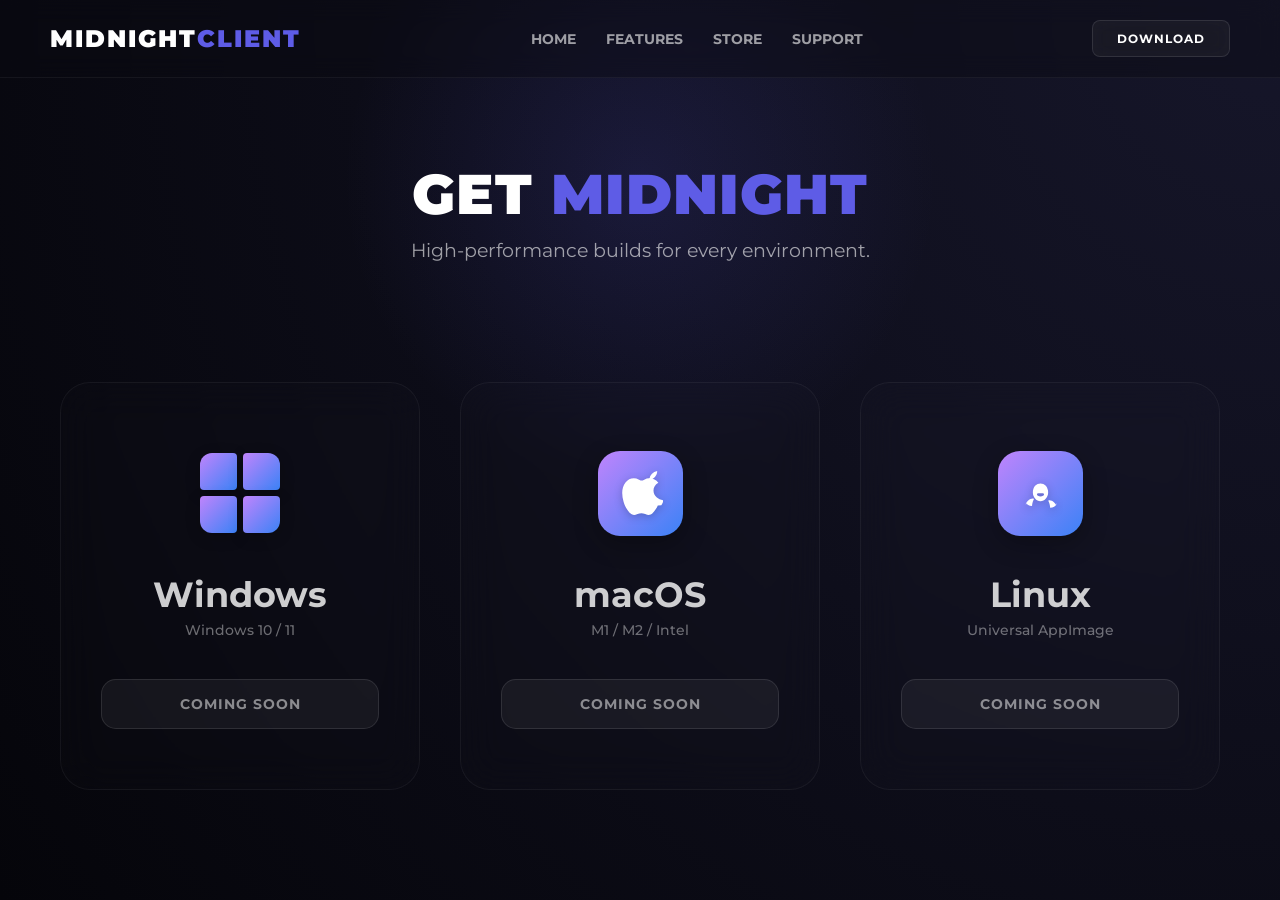
==== download.html @ 4daf985b "Update download.html" ====
<!DOCTYPE html>
<html lang="en">
<head>
    <meta charset="UTF-8">
    <meta name="viewport" content="width=device-width, initial-scale=1.0">
    <title>Midnight Client | Download</title>
    <!-- Google Fonts -->
    <link href="https://fonts.googleapis.com/css2?family=Montserrat:wght@400;700;900&display=swap" rel="stylesheet">
    <link rel="stylesheet" href="style.css">
    
    <style>
        .download-container {
            padding: 160px 20px 80px 20px;
            max-width: 1200px;
            margin: 0 auto;
            display: flex;
            flex-direction: column;
            align-items: center;
            text-align: center;
        }

        .download-grid {
            display: grid;
            grid-template-columns: repeat(auto-fit, minmax(320px, 1fr));
            gap: 40px;
            margin-top: 60px;
            width: 100%;
            justify-content: center;
        }

        .download-card {
            background: rgba(255, 255, 255, 0.01);
            border: 1px solid rgba(255, 255, 255, 0.05);
            border-radius: 30px;
            padding: 60px 40px;
            backdrop-filter: blur(20px);
            -webkit-backdrop-filter: blur(20px);
            display: flex;
            flex-direction: column;
            align-items: center;
            transition: all 0.4s cubic-bezier(0.175, 0.885, 0.32, 1.275);
        }

        .download-card:hover {
            transform: translateY(-10px);
            background: rgba(255, 255, 255, 0.03);
            border-color: rgba(168, 85, 247, 0.4); /* Purple glow border */
        }

        /* --- THE LOGO STYLE --- */
        .logo-box {
            width: 100px;
            height: 100px;
            margin-bottom: 30px;
            position: relative;
            display: flex;
            align-items: center;
            justify-content: center;
        }

        /* Windows Quad-Tile Style */
        .windows-logo {
            display: grid;
            grid-template-columns: 1fr 1fr;
            gap: 6px;
            width: 80px;
            height: 80px;
        }

        .tile {
            background: linear-gradient(135deg, #c084fc, #3b82f6); /* Purple to Blue Gradient */
            border-radius: 4px;
            box-shadow: 0 4px 15px rgba(0, 0, 0, 0.2);
        }

        /* Specific corner rounding for the Win11 look */
        .tile:nth-child(1) { border-top-left-radius: 12px; }
        .tile:nth-child(2) { border-top-right-radius: 12px; }
        .tile:nth-child(3) { border-bottom-left-radius: 12px; }
        .tile:nth-child(4) { border-bottom-right-radius: 12px; }

        /* MacOS & Linux Icon Container */
        .glass-icon-tile {
            width: 85px;
            height: 85px;
            background: linear-gradient(135deg, #c084fc, #3b82f6);
            border-radius: 22px;
            display: flex;
            align-items: center;
            justify-content: center;
            box-shadow: 0 8px 25px rgba(0, 0, 0, 0.3);
        }

        .glass-icon-tile svg {
            width: 45px;
            height: 45px;
            fill: white;
            filter: drop-shadow(0 2px 4px rgba(0,0,0,0.2));
        }

        /* Hover animation for logos */
        .download-card:hover .tile,
        .download-card:hover .glass-icon-tile {
            filter: brightness(1.1) saturate(1.2);
            box-shadow: 0 0 25px rgba(168, 85, 247, 0.4);
        }

        .download-card h3 {
            font-size: 2.2rem;
            margin-bottom: 5px;
        }

        .os-specs {
            color: rgba(255, 255, 255, 0.4);
            margin-bottom: 40px;
            font-weight: 500;
        }

        .status-btn {
            background: rgba(255, 255, 255, 0.05);
            border: 1px solid rgba(255, 255, 255, 0.1);
            color: rgba(255, 255, 255, 0.5);
            padding: 15px 40px;
            border-radius: 15px;
            font-weight: 700;
            text-transform: uppercase;
            letter-spacing: 1px;
            display: flex;
            align-items: center;
            gap: 10px;
            cursor: not-allowed;
        }

        .download-card:hover .status-btn {
            color: white;
            background: rgba(168, 85, 247, 0.2);
            border-color: rgba(168, 85, 247, 0.5);
        }
    </style>
</head>
<body>

    <nav class="glass-nav">
        <a href="index.html" class="logo">MIDNIGHT<span>CLIENT</span></a>
        <ul class="nav-links">
            <li><a href="index.html">Home</a></li>
            <li><a href="features.html">Features</a></li>
            <li><a href="#">Store</a></li>
            <li><a href="#">Support</a></li>
        </ul>
        <a href="download.html" class="glass-btn small-btn">Download</a>
    </nav>

    <section class="download-container">
        <div class="features-header">
            <h2>GET <span>MIDNIGHT</span></h2>
            <p>High-performance builds for every environment.</p>
        </div>

        <div class="download-grid">
            <!-- Windows -->
            <div class="download-card">
                <div class="logo-box">
                    <div class="windows-logo">
                        <div class="tile"></div>
                        <div class="tile"></div>
                        <div class="tile"></div>
                        <div class="tile"></div>
                    </div>
                </div>
                <h3>Windows</h3>
                <p class="os-specs">Windows 10 / 11</p>
                <div class="status-btn">Coming Soon</div>
            </div>

            <!-- macOS -->
            <div class="download-card">
                <div class="logo-box">
                    <div class="glass-icon-tile">
                        <svg viewBox="0 0 170 170"><path d="M150.37 130.25c-2.45 5.66-5.35 10.87-8.71 15.66-4.58 6.53-8.33 11.05-11.22 13.56-4.48 4.12-9.28 6.23-14.42 6.35-3.69 0-8.14-1.05-13.32-3.18-5.19-2.12-9.97-3.17-14.34-3.17-4.58 0-9.49 1.05-14.75 3.17-5.26 2.13-9.5 3.24-12.74 3.35-4.34.13-9.13-1.92-14.36-6.15-3.34-2.71-7.33-7.52-11.97-14.41-5.6-8.26-10.11-18.14-13.52-29.62-3.41-11.48-5.12-22.39-5.12-32.73 0-15.96 4.14-29.17 12.43-39.63 8.28-10.46 18.73-15.82 31.35-16.08 6.29 0 12.92 1.83 19.89 5.48 4.39 2.26 7.62 3.4 9.69 3.4 2.18 0 5.47-1.19 9.87-3.56 6.74-3.51 13.15-5.17 19.24-4.97 14.53.56 25.86 6.01 33.99 16.36-12.4 7.52-18.49 17.5-18.28 29.96.21 10.17 4.1 18.66 11.66 25.46 7.56 6.8 16.5 10.51 26.83 11.14-2.18 6.42-5.15 12.83-8.91 19.22zM119.22 32.4c0-7.85 2.79-15.15 8.37-21.1C133.17 5.15 140.41 1.63 148 0c.31 8.16-2.5 15.65-8.45 22.46-5.46 6.23-12.63 9.94-20.12 10.15-.14-.07-.21-.14-.21-.21z"/></svg>
                    </div>
                </div>
                <h3>macOS</h3>
                <p class="os-specs">M1 / M2 / Intel</p>
                <div class="status-btn">Coming Soon</div>
            </div>

            <!-- Linux -->
            <div class="download-card">
                <div class="logo-box">
                    <div class="glass-icon-tile">
                        <svg viewBox="0 0 512 512"><path d="M433.8 387.9c-11.7-22.1-40.4-56.9-81.7-53.7-2.6 1.4-5.3 2.7-8 4 21.6 37.6 22 81.3 22 81.3 35.8-2 60.1-20.7 67.7-31.6 4.7-6.8 5.6-13.6 0-20zM92.3 367.9c7.6 10.9 31.9 29.6 67.7 31.6 0 0 .4-43.7 22-81.3-2.7-1.3-5.4-2.6-8-4-41.2-3.1-70 31.6-81.7 53.7-5.6 6.4-4.7 13.2 0 20zm249-146.4c-6.8-44.5-38.3-80.4-85.3-80.4s-78.5 35.9-85.3 80.4c-.6 3.7-1.6 16.5-1.6 23.1 0 54.4 38.9 98.4 86.9 98.4s86.9-44 86.9-98.4c0-6.6-1-19.4-1.6-23.1zm-44.7 44.2c0 14.2-18.2 25.8-40.6 25.8s-40.6-11.6-40.6-25.8 18.2-11.7 40.6-11.7 40.6-2.5 40.6 11.7z"/></svg>
                    </div>
                </div>
                <h3>Linux</h3>
                <p class="os-specs">Universal AppImage</p>
                <div class="status-btn">Coming Soon</div>
            </div>
        </div>
    </section>

</body>
</html>
---- style.css ----
/* ==========================================
   GLOBAL STYLES & RESET
   ========================================== */
* {
    margin: 0;
    padding: 0;
    box-sizing: border-box;
    font-family: 'Montserrat', sans-serif;
}

body {
    background: radial-gradient(circle at top right, #16162a 0%, #05050a 100%);
    color: #ffffff;
    min-height: 100vh;
    overflow-x: hidden;
    position: relative;
}

/* Midnight ambient glow background */
body::before {
    content: '';
    position: absolute;
    top: 20%;
    left: 50%;
    width: 600px;
    height: 600px;
    background: radial-gradient(circle, rgba(94, 92, 230, 0.15) 0%, rgba(0,0,0,0) 70%);
    transform: translate(-50%, -50%);
    z-index: -1;
}

/* ==========================================
   GLASS NAVIGATION BAR
   ========================================== */
.glass-nav {
    display: flex;
    justify-content: space-between;
    align-items: center;
    padding: 20px 50px;
    position: fixed;
    width: 100%;
    top: 0;
    z-index: 100;
    background: rgba(10, 10, 18, 0.4);
    backdrop-filter: blur(12px);
    -webkit-backdrop-filter: blur(12px);
    border-bottom: 1px solid rgba(255, 255, 255, 0.05);
}

.logo {
    font-size: 24px;
    font-weight: 900;
    letter-spacing: 2px;
    text-decoration: none;
    color: white;
}

.logo span {
    color: #5e5ce6;
}

.nav-links {
    display: flex;
    list-style: none;
    gap: 30px;
}

.nav-links a {
    color: rgba(255, 255, 255, 0.6);
    text-decoration: none;
    font-weight: 700;
    font-size: 14px;
    text-transform: uppercase;
    transition: color 0.3s ease;
}

.nav-links a:hover, .nav-links a.active-link {
    color: #ffffff;
}

/* ==========================================
   FROSTED GLASS BUTTONS
   ========================================== */
.glass-btn {
    display: inline-block;
    text-decoration: none;
    color: #ffffff;
    font-weight: 700;
    text-transform: uppercase;
    letter-spacing: 1px;
    background: rgba(255, 255, 255, 0.05);
    backdrop-filter: blur(10px);
    -webkit-backdrop-filter: blur(10px);
    border: 1px solid rgba(255, 255, 255, 0.1);
    border-radius: 8px;
    transition: all 0.3s cubic-bezier(0.25, 0.8, 0.25, 1);
    cursor: pointer;
    position: relative;
    overflow: hidden;
}

.glass-btn::before {
    content: '';
    position: absolute;
    top: 0; left: -100%; width: 50%; height: 100%;
    background: linear-gradient(to right, rgba(255,255,255,0) 0%, rgba(255,255,255,0.1) 50%, rgba(255,255,255,0) 100%);
    transform: skewX(-25deg);
    transition: all 0.5s ease;
}

.glass-btn:hover::before {
    left: 150%;
}

.glass-btn:hover {
    background: rgba(255, 255, 255, 0.1);
    border: 1px solid rgba(255, 255, 255, 0.2);
    box-shadow: 0 0 20px rgba(94, 92, 230, 0.4);
    transform: translateY(-2px);
}

.glass-btn:active {
    transform: translateY(1px) scale(0.98);
}

.small-btn {
    padding: 10px 24px;
    font-size: 12px;
}

.primary-btn {
    padding: 18px 40px;
    font-size: 16px;
    background: rgba(94, 92, 230, 0.2);
    border: 1px solid rgba(94, 92, 230, 0.5);
}

.primary-btn:hover {
    background: rgba(94, 92, 230, 0.4);
}

.secondary-btn {
    padding: 18px 40px;
    font-size: 16px;
}

/* ==========================================
   HOME PAGE (HERO STYLE)
   ========================================== */
.hero {
    height: 100vh;
    display: flex;
    align-items: center;
    justify-content: center;
    text-align: center;
    padding: 0 20px;
}

.hero-content h1 {
    font-size: 5rem;
    font-weight: 900;
    line-height: 1.1;
    margin-bottom: 20px;
    letter-spacing: 2px;
}

.hero-content h1 span {
    background: linear-gradient(90deg, #ffffff, #5e5ce6);
    -webkit-background-clip: text;
    -webkit-text-fill-color: transparent;
}

.hero-content p {
    font-size: 1.2rem;
    color: rgba(255, 255, 255, 0.7);
    margin-bottom: 40px;
    max-width: 600px;
    margin-left: auto;
    margin-right: auto;
}

.hero-buttons {
    display: flex;
    justify-content: center;
    gap: 20px;
}

/* ==========================================
   FEATURES GRID & CARD ARCHITECTURE
   ========================================== */
.features-container {
    padding: 140px 50px 80px 50px;
    max-width: 1200px;
    margin: 0 auto;
}

.features-header {
    text-align: center;
    margin-bottom: 60px;
}

.features-header h2 {
    font-size: 3.5rem;
    font-weight: 900;
    letter-spacing: 1px;
}

.features-header h2 span {
    color: #5e5ce6;
}

.features-header p {
    color: rgba(255, 255, 255, 0.6);
    margin-top: 10px;
    font-size: 1.2rem;
}

.features-grid {
    display: grid;
    grid-template-columns: repeat(auto-fit, minmax(300px, 1fr));
    gap: 30px;
    margin-bottom: 40px;
}

.glass-card {
    background: rgba(255, 255, 255, 0.02);
    backdrop-filter: blur(16px);
    -webkit-backdrop-filter: blur(16px);
    border: 1px solid rgba(255, 255, 255, 0.05);
    border-radius: 16px;
    padding: 40px 30px;
    transition: all 0.4s ease;
    position: relative;
    overflow: hidden;
}

.glass-card:hover {
    transform: translateY(-8px);
    border-color: rgba(94, 92, 230, 0.4);
    box-shadow: 0 15px 30px rgba(0, 0, 0, 0.5), 0 0 20px rgba(94, 92, 230, 0.2);
}

.card-icon {
    font-size: 3rem;
    margin-bottom: 20px;
    display: inline-block;
}

.glass-card h3 {
    font-size: 1.6rem;
    margin-bottom: 15px;
    font-weight: 700;
}

.glass-card p {
    color: rgba(255, 255, 255, 0.6);
    font-size: 1rem;
    line-height: 1.6;
}

.mod-category-title {
    font-size: 2rem;
    font-weight: 700;
    margin: 60px 0 30px 0;
    letter-spacing: 1px;
    border-left: 4px solid #5e5ce6;
    padding-left: 15px;
}

.mod-status-badge {
    position: absolute;
    top: 15px;
    right: 15px;
    background: rgba(94, 92, 230, 0.2);
    border: 1px solid rgba(94, 92, 230, 0.5);
    padding: 4px 10px;
    font-size: 11px;
    font-weight: 700;
    border-radius: 20px;
    text-transform: uppercase;
    letter-spacing: 0.5px;
}

.highlight-text {
    color: #5e5ce6;
    font-weight: 700;
}

/* ==========================================
   DOWNLOAD PAGE PLATFORMS Layout
   ========================================== */
.download-container {
    padding: 160px 20px 80px 20px;
    max-width: 1100px;
    margin: 0 auto;
    text-align: center;
}

.download-grid {
    display: grid;
    grid-template-columns: repeat(auto-fit, minmax(280px, 1fr));
    gap: 30px;
    margin-top: 60px;
}

.download-card {
    background: rgba(255, 255, 255, 0.02);
    border: 1px solid rgba(255, 255, 255, 0.05);
    border-radius: 20px;
    padding: 50px 30px;
    backdrop-filter: blur(16px);
    -webkit-backdrop-filter: blur(16px);
    transition: all 0.3s ease;
    position: relative;
}

.download-card .os-icon, 
.download-card h3 {
    opacity: 0.8;
    transition: opacity 0.3s ease;
}

.download-card:hover {
    border-color: rgba(94, 92, 230, 0.2);
    background: rgba(255, 255, 255, 0.03);
    transform: translateY(-5px);
}

.download-card:hover .os-icon,
.download-card:hover h3 {
    opacity: 1;
}

.os-icon {
    font-size: 4rem;
    margin-bottom: 20px;
}

.download-card h3 {
    font-size: 1.8rem;
    font-weight: 700;
    margin-bottom: 10px;
}

.os-specs {
    font-size: 0.9rem;
    color: rgba(255, 255, 255, 0.4);
    margin-bottom: 30px;
}

.status-btn {
    background: rgba(255, 255, 255, 0.03);
    border: 1px solid rgba(255, 255, 255, 0.1);
    color: rgba(255, 255, 255, 0.4);
    cursor: not-allowed;
    pointer-events: none;
    width: 100%;
    padding: 14px;
    font-size: 14px;
    font-weight: 700;
    text-transform: uppercase;
    letter-spacing: 1px;
    border-radius: 8px;
    display: flex;
    align-items: center;
    justify-content: center;
    gap: 10px;
}

.download-card:hover .status-btn {
    border-color: rgba(94, 92, 230, 0.4);
    color: #5e5ce6;
    background: rgba(94, 92, 230, 0.05);
    box-shadow: 0 0 15px rgba(94, 92, 230, 0.1);
}

/* ==========================================
   RESPONSIVE DESIGN (MOBILE)
   ========================================== */
@media (max-width: 768px) {
    .features-container {
        padding: 120px 20px 40px 20px;
    }
    .features-header h2 {
        font-size: 2.5rem;
    }
    .hero-content h1 {
        font-size: 2.8rem;
    }
    .nav-links {
        display: none;
    }
    .hero-buttons {
        flex-direction: column;
    }
}
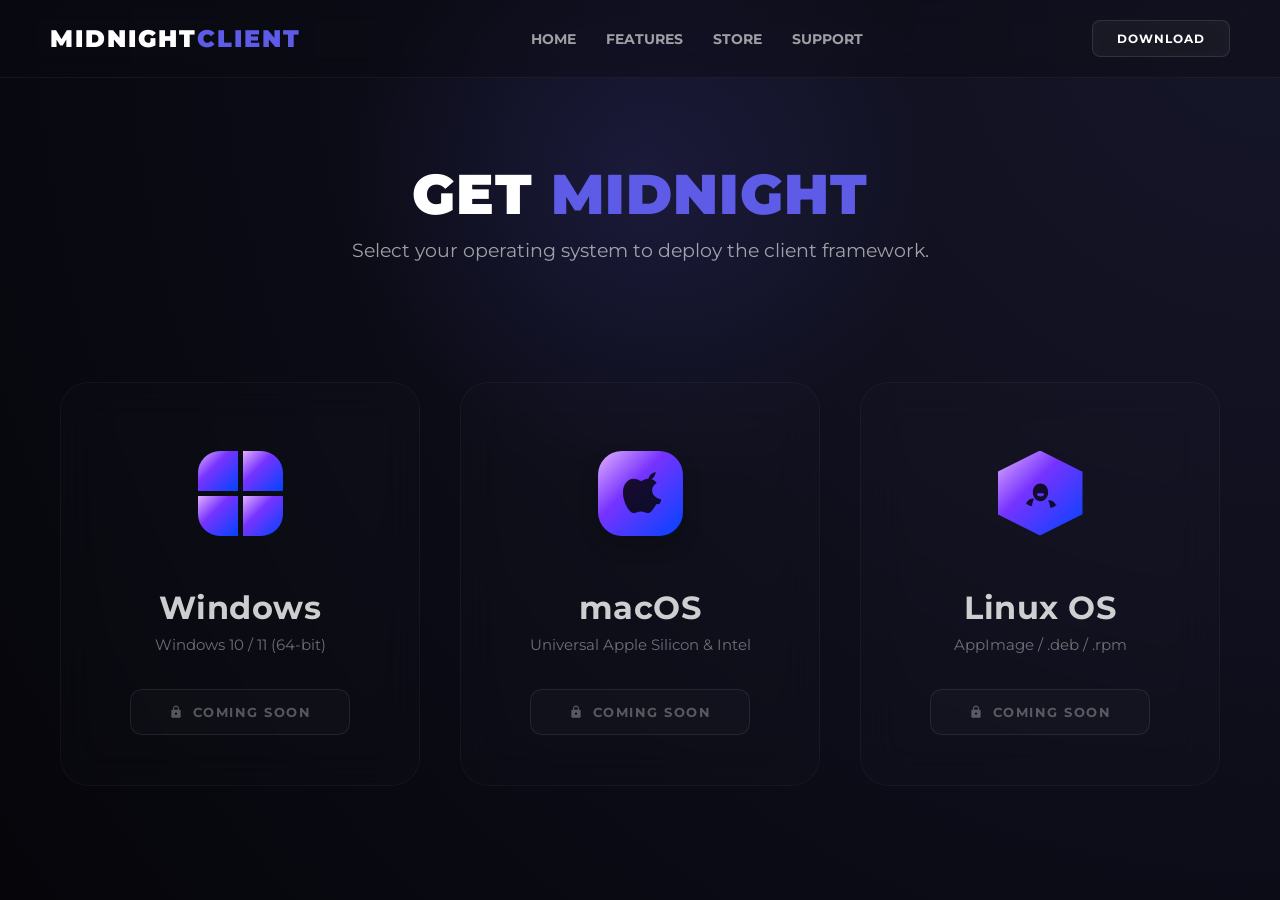
==== commit c4acbee2: "Update download.html" ====
--- a/download.html
+++ b/download.html
@@ -6,9 +6,11 @@
     <title>Midnight Client | Download</title>
     <!-- Google Fonts -->
     <link href="https://fonts.googleapis.com/css2?family=Montserrat:wght@400;700;900&display=swap" rel="stylesheet">
+    <!-- Link to shared CSS file -->
     <link rel="stylesheet" href="style.css">
     
     <style>
+        /* --- Page Layout & Centering --- */
         .download-container {
             padding: 160px 20px 80px 20px;
             max-width: 1200px;
@@ -21,7 +23,7 @@
 
         .download-grid {
             display: grid;
-            grid-template-columns: repeat(auto-fit, minmax(320px, 1fr));
+            grid-template-columns: repeat(auto-fit, minmax(300px, 1fr));
             gap: 40px;
             margin-top: 60px;
             width: 100%;
@@ -30,116 +32,163 @@
 
         .download-card {
             background: rgba(255, 255, 255, 0.01);
-            border: 1px solid rgba(255, 255, 255, 0.05);
-            border-radius: 30px;
-            padding: 60px 40px;
+            border: 1px solid rgba(255, 255, 255, 0.04);
+            border-radius: 28px;
+            padding: 50px 30px;
             backdrop-filter: blur(20px);
             -webkit-backdrop-filter: blur(20px);
+            transition: all 0.4s cubic-bezier(0.25, 0.8, 0.25, 1);
+            
+            /* Strict alignment controls */
             display: flex;
             flex-direction: column;
             align-items: center;
-            transition: all 0.4s cubic-bezier(0.175, 0.885, 0.32, 1.275);
+            justify-content: center;
+            text-align: center;
         }
 
         .download-card:hover {
-            transform: translateY(-10px);
-            background: rgba(255, 255, 255, 0.03);
-            border-color: rgba(168, 85, 247, 0.4); /* Purple glow border */
-        }
-
-        /* --- THE LOGO STYLE --- */
-        .logo-box {
-            width: 100px;
-            height: 100px;
-            margin-bottom: 30px;
+            border-color: rgba(94, 92, 230, 0.3);
+            background: rgba(255, 255, 255, 0.02);
+            transform: translateY(-8px);
+            box-shadow: 0 20px 40px rgba(0, 0, 0, 0.5), 0 0 30px rgba(94, 92, 230, 0.15);
+        }
+
+        /* --- Fluent Aesthetic Master Gradient --- */
+        :root {
+            /* Exact match to your image: pastel lavender -> vibrant purple -> rich royal blue */
+            --fluent-gradient: linear-gradient(135deg, #e2b0ff 0%, #7633ff 40%, #0044ff 100%);
+        }
+
+        /* --- Logo Canvas Panels --- */
+        .logo-canvas {
+            width: 120px;
+            height: 120px;
+            margin-bottom: 35px;
+            display: flex;
+            align-items: center;
+            justify-content: center;
             position: relative;
-            display: flex;
-            align-items: center;
-            justify-content: center;
-        }
-
-        /* Windows Quad-Tile Style */
-        .windows-logo {
+            transition: transform 0.4s ease;
+        }
+
+        .download-card:hover .logo-canvas {
+            transform: scale(1.06);
+        }
+
+        /* --- 1. Custom Fluent Windows Logo Structure --- */
+        .windows-fluent-grid {
             display: grid;
             grid-template-columns: 1fr 1fr;
-            gap: 6px;
-            width: 80px;
-            height: 80px;
-        }
-
-        .tile {
-            background: linear-gradient(135deg, #c084fc, #3b82f6); /* Purple to Blue Gradient */
-            border-radius: 4px;
-            box-shadow: 0 4px 15px rgba(0, 0, 0, 0.2);
-        }
-
-        /* Specific corner rounding for the Win11 look */
-        .tile:nth-child(1) { border-top-left-radius: 12px; }
-        .tile:nth-child(2) { border-top-right-radius: 12px; }
-        .tile:nth-child(3) { border-bottom-left-radius: 12px; }
-        .tile:nth-child(4) { border-bottom-right-radius: 12px; }
-
-        /* MacOS & Linux Icon Container */
-        .glass-icon-tile {
+            grid-template-rows: 1fr 1fr;
+            gap: 5px;
             width: 85px;
             height: 85px;
-            background: linear-gradient(135deg, #c084fc, #3b82f6);
-            border-radius: 22px;
-            display: flex;
-            align-items: center;
-            justify-content: center;
-            box-shadow: 0 8px 25px rgba(0, 0, 0, 0.3);
-        }
-
-        .glass-icon-tile svg {
+        }
+
+        .win-pane {
+            background: var(--fluent-gradient);
+            background-attachment: local; /* Syncs gradient mapping across all 4 elements */
+        }
+
+        /* Rounds only the outer perimeter corners exactly like your image */
+        .pane-tl { border-top-left-radius: 22px; }
+        .pane-tr { border-top-right-radius: 22px; }
+        .pane-bl { border-bottom-left-radius: 22px; }
+        .pane-br { border-bottom-right-radius: 22px; }
+
+
+        /* --- 2. Custom Fluent macOS Squircle Icon --- */
+        .macos-fluent-squircle {
+            width: 85px;
+            height: 85px;
+            background: var(--fluent-gradient);
+            border-radius: 24px; /* Standard Apple app-icon squircle aspect */
+            display: flex;
+            align-items: center;
+            justify-content: center;
+            box-shadow: 0 10px 20px rgba(0, 0, 0, 0.2);
+        }
+
+        .macos-fluent-squircle svg {
+            width: 42px;
+            height: 42px;
+            fill: #05050a; /* Cuts out to reveal depth background */
+            opacity: 0.85;
+        }
+
+
+        /* --- 3. Custom Fluent Linux Shield Icon --- */
+        .linux-fluent-container {
+            width: 85px;
+            height: 85px;
+            background: var(--fluent-gradient);
+            clip-path: polygon(50% 0%, 100% 25%, 100% 75%, 50% 100%, 0% 75%, 0% 25%);
+            display: flex;
+            align-items: center;
+            justify-content: center;
+        }
+
+        .linux-fluent-container svg {
             width: 45px;
             height: 45px;
-            fill: white;
-            filter: drop-shadow(0 2px 4px rgba(0,0,0,0.2));
-        }
-
-        /* Hover animation for logos */
-        .download-card:hover .tile,
-        .download-card:hover .glass-icon-tile {
-            filter: brightness(1.1) saturate(1.2);
-            box-shadow: 0 0 25px rgba(168, 85, 247, 0.4);
-        }
-
+            fill: #05050a;
+            opacity: 0.85;
+        }
+
+
+        /* --- Typography & Buttons --- */
         .download-card h3 {
-            font-size: 2.2rem;
-            margin-bottom: 5px;
+            font-size: 2rem;
+            font-weight: 700;
+            margin-bottom: 8px;
+            letter-spacing: 0.5px;
         }
 
         .os-specs {
+            font-size: 0.95rem;
             color: rgba(255, 255, 255, 0.4);
-            margin-bottom: 40px;
-            font-weight: 500;
+            margin-bottom: 35px;
         }
 
         .status-btn {
-            background: rgba(255, 255, 255, 0.05);
-            border: 1px solid rgba(255, 255, 255, 0.1);
-            color: rgba(255, 255, 255, 0.5);
-            padding: 15px 40px;
-            border-radius: 15px;
+            background: rgba(255, 255, 255, 0.02);
+            border: 1px solid rgba(255, 255, 255, 0.08);
+            color: rgba(255, 255, 255, 0.3);
+            cursor: not-allowed;
+            pointer-events: none;
+            width: 100%;
+            max-width: 220px;
+            padding: 14px;
+            font-size: 13px;
             font-weight: 700;
             text-transform: uppercase;
-            letter-spacing: 1px;
-            display: flex;
-            align-items: center;
+            letter-spacing: 1.5px;
+            border-radius: 12px;
+            display: flex;
+            align-items: center;
+            justify-content: center;
             gap: 10px;
-            cursor: not-allowed;
+            transition: all 0.4s ease;
         }
 
         .download-card:hover .status-btn {
-            color: white;
-            background: rgba(168, 85, 247, 0.2);
-            border-color: rgba(168, 85, 247, 0.5);
+            border-color: rgba(94, 92, 230, 0.5);
+            color: #ffffff;
+            background: rgba(94, 92, 230, 0.2);
+            box-shadow: 0 0 15px rgba(94, 92, 230, 0.2);
+        }
+
+        .status-btn svg {
+            width: 14px;
+            height: 14px;
+            fill: currentColor;
         }
     </style>
 </head>
 <body>
 
+    <!-- Glass Navbar -->
     <nav class="glass-nav">
         <a href="index.html" class="logo">MIDNIGHT<span>CLIENT</span></a>
         <ul class="nav-links">
@@ -151,51 +200,70 @@
         <a href="download.html" class="glass-btn small-btn">Download</a>
     </nav>
 
+    <!-- Main Section Box -->
     <section class="download-container">
         <div class="features-header">
             <h2>GET <span>MIDNIGHT</span></h2>
-            <p>High-performance builds for every environment.</p>
+            <p>Select your operating system to deploy the client framework.</p>
         </div>
 
         <div class="download-grid">
-            <!-- Windows -->
+            
+            <!-- Windows Card -->
             <div class="download-card">
-                <div class="logo-box">
-                    <div class="windows-logo">
-                        <div class="tile"></div>
-                        <div class="tile"></div>
-                        <div class="tile"></div>
-                        <div class="tile"></div>
+                <div class="logo-canvas">
+                    <!-- Pure CSS Engineered Windows 11 Fluent Grid Layout -->
+                    <div class="windows-fluent-grid">
+                        <div class="win-pane pane-tl"></div>
+                        <div class="win-pane pane-tr"></div>
+                        <div class="win-pane pane-bl"></div>
+                        <div class="win-pane pane-br"></div>
                     </div>
                 </div>
                 <h3>Windows</h3>
-                <p class="os-specs">Windows 10 / 11</p>
-                <div class="status-btn">Coming Soon</div>
+                <div class="os-specs">Windows 10 / 11 (64-bit)</div>
+                <div class="status-btn">
+                    <svg viewBox="0 0 24 24"><path d="M18 8h-1V6c0-2.76-2.24-5-5-5S7 3.24 7 6v2H6c-1.1 0-2 .9-2 2v10c0 1.1.9 2 2 2h12c1.1 0 2-.9 2-2V10c0-1.1-.9-2-2-2zm-6 9c-1.1 0-2-.9-2-2s.9-2 2-2 2 .9 2 2-.9 2-2 2zm3.1-9H8.9V6c0-1.71 1.39-3.1 3.1-3.1 1.71 0 3.1 1.39 3.1 3.1v2z"/></svg>
+                    Coming Soon
+                </div>
             </div>
 
-            <!-- macOS -->
+            <!-- macOS Card -->
             <div class="download-card">
-                <div class="logo-box">
-                    <div class="glass-icon-tile">
-                        <svg viewBox="0 0 170 170"><path d="M150.37 130.25c-2.45 5.66-5.35 10.87-8.71 15.66-4.58 6.53-8.33 11.05-11.22 13.56-4.48 4.12-9.28 6.23-14.42 6.35-3.69 0-8.14-1.05-13.32-3.18-5.19-2.12-9.97-3.17-14.34-3.17-4.58 0-9.49 1.05-14.75 3.17-5.26 2.13-9.5 3.24-12.74 3.35-4.34.13-9.13-1.92-14.36-6.15-3.34-2.71-7.33-7.52-11.97-14.41-5.6-8.26-10.11-18.14-13.52-29.62-3.41-11.48-5.12-22.39-5.12-32.73 0-15.96 4.14-29.17 12.43-39.63 8.28-10.46 18.73-15.82 31.35-16.08 6.29 0 12.92 1.83 19.89 5.48 4.39 2.26 7.62 3.4 9.69 3.4 2.18 0 5.47-1.19 9.87-3.56 6.74-3.51 13.15-5.17 19.24-4.97 14.53.56 25.86 6.01 33.99 16.36-12.4 7.52-18.49 17.5-18.28 29.96.21 10.17 4.1 18.66 11.66 25.46 7.56 6.8 16.5 10.51 26.83 11.14-2.18 6.42-5.15 12.83-8.91 19.22zM119.22 32.4c0-7.85 2.79-15.15 8.37-21.1C133.17 5.15 140.41 1.63 148 0c.31 8.16-2.5 15.65-8.45 22.46-5.46 6.23-12.63 9.94-20.12 10.15-.14-.07-.21-.14-.21-.21z"/></svg>
+                <div class="logo-canvas">
+                    <!-- Apple App-Icon Style Squircle Plate filled with Fluent Gradient -->
+                    <div class="macos-fluent-squircle">
+                        <svg viewBox="0 0 170 170">
+                            <path d="M150.37 130.25c-2.45 5.66-5.35 10.87-8.71 15.66-4.58 6.53-8.33 11.05-11.22 13.56-4.48 4.12-9.28 6.23-14.42 6.35-3.69 0-8.14-1.05-13.32-3.18-5.19-2.12-9.97-3.17-14.34-3.17-4.58 0-9.49 1.05-14.75 3.17-5.26 2.13-9.5 3.24-12.74 3.35-4.34.13-9.13-1.92-14.36-6.15-3.34-2.71-7.33-7.52-11.97-14.41-5.6-8.26-10.11-18.14-13.52-29.62-3.41-11.48-5.12-22.39-5.12-32.73 0-15.96 4.14-29.17 12.43-39.63 8.28-10.46 18.73-15.82 31.35-16.08 6.29 0 12.92 1.83 19.89 5.48 4.39 2.26 7.62 3.4 9.69 3.4 2.18 0 5.47-1.19 9.87-3.56 6.74-3.51 13.15-5.17 19.24-4.97 14.53.56 25.86 6.01 33.99 16.36-12.4 7.52-18.49 17.5-18.28 29.96.21 10.17 4.1 18.66 11.66 25.46 7.56 6.8 16.5 10.51 26.83 11.14-2.18 6.42-5.15 12.83-8.91 19.22zM119.22 32.4c0-7.85 2.79-15.15 8.37-21.1C133.17 5.15 140.41 1.63 148 0c.31 8.16-2.5 15.65-8.45 22.46-5.46 6.23-12.63 9.94-20.12 10.15-.14-.07-.21-.14-.21-.21z"/>
+                        </svg>
                     </div>
                 </div>
                 <h3>macOS</h3>
-                <p class="os-specs">M1 / M2 / Intel</p>
-                <div class="status-btn">Coming Soon</div>
+                <div class="os-specs">Universal Apple Silicon & Intel</div>
+                <div class="status-btn">
+                    <svg viewBox="0 0 24 24"><path d="M18 8h-1V6c0-2.76-2.24-5-5-5S7 3.24 7 6v2H6c-1.1 0-2 .9-2 2v10c0 1.1.9 2 2 2h12c1.1 0 2-.9 2-2V10c0-1.1-.9-2-2-2zm-6 9c-1.1 0-2-.9-2-2s.9-2 2-2 2 .9 2 2-.9 2-2 2zm3.1-9H8.9V6c0-1.71 1.39-3.1 3.1-3.1 1.71 0 3.1 1.39 3.1 3.1v2z"/></svg>
+                    Coming Soon
+                </div>
             </div>
 
-            <!-- Linux -->
+            <!-- Linux Card -->
             <div class="download-card">
-                <div class="logo-box">
-                    <div class="glass-icon-tile">
-                        <svg viewBox="0 0 512 512"><path d="M433.8 387.9c-11.7-22.1-40.4-56.9-81.7-53.7-2.6 1.4-5.3 2.7-8 4 21.6 37.6 22 81.3 22 81.3 35.8-2 60.1-20.7 67.7-31.6 4.7-6.8 5.6-13.6 0-20zM92.3 367.9c7.6 10.9 31.9 29.6 67.7 31.6 0 0 .4-43.7 22-81.3-2.7-1.3-5.4-2.6-8-4-41.2-3.1-70 31.6-81.7 53.7-5.6 6.4-4.7 13.2 0 20zm249-146.4c-6.8-44.5-38.3-80.4-85.3-80.4s-78.5 35.9-85.3 80.4c-.6 3.7-1.6 16.5-1.6 23.1 0 54.4 38.9 98.4 86.9 98.4s86.9-44 86.9-98.4c0-6.6-1-19.4-1.6-23.1zm-44.7 44.2c0 14.2-18.2 25.8-40.6 25.8s-40.6-11.6-40.6-25.8 18.2-11.7 40.6-11.7 40.6-2.5 40.6 11.7z"/></svg>
+                <div class="logo-canvas">
+                    <!-- Linux Shield Matrix filled with Fluent Gradient -->
+                    <div class="linux-fluent-container">
+                        <svg viewBox="0 0 512 512">
+                            <path d="M433.8 387.9c-11.7-22.1-40.4-56.9-81.7-53.7-2.6 1.4-5.3 2.7-8 4 21.6 37.6 22 81.3 22 81.3 35.8-2 60.1-20.7 67.7-31.6 4.7-6.8 5.6-13.6 0-20zM92.3 367.9c7.6 10.9 31.9 29.6 67.7 31.6 0 0 .4-43.7 22-81.3-2.7-1.3-5.4-2.6-8-4-41.2-3.1-70 31.6-81.7 53.7-5.6 6.4-4.7 13.2 0 20zm249-146.4c-6.8-44.5-38.3-80.4-85.3-80.4s-78.5 35.9-85.3 80.4c-.6 3.7-1.6 16.5-1.6 23.1 0 54.4 38.9 98.4 86.9 98.4s86.9-44 86.9-98.4c0-6.6-1-19.4-1.6-23.1zm-44.7 44.2c0 14.2-18.2 25.8-40.6 25.8s-40.6-11.6-40.6-25.8 18.2-11.7 40.6-11.7 40.6-2.5 40.6 11.7z"/>
+                        </svg>
                     </div>
                 </div>
-                <h3>Linux</h3>
-                <p class="os-specs">Universal AppImage</p>
-                <div class="status-btn">Coming Soon</div>
+                <h3>Linux OS</h3>
+                <div class="os-specs">AppImage / .deb / .rpm</div>
+                <div class="status-btn">
+                    <svg viewBox="0 0 24 24"><path d="M18 8h-1V6c0-2.76-2.24-5-5-5S7 3.24 7 6v2H6c-1.1 0-2 .9-2 2v10c0 1.1.9 2 2 2h12c1.1 0 2-.9 2-2V10c0-1.1-.9-2-2-2zm-6 9c-1.1 0-2-.9-2-2s.9-2 2-2 2 .9 2 2-.9 2-2 2zm3.1-9H8.9V6c0-1.71 1.39-3.1 3.1-3.1 1.71 0 3.1 1.39 3.1 3.1v2z"/></svg>
+                    Coming Soon
+                </div>
             </div>
+
         </div>
     </section>
 
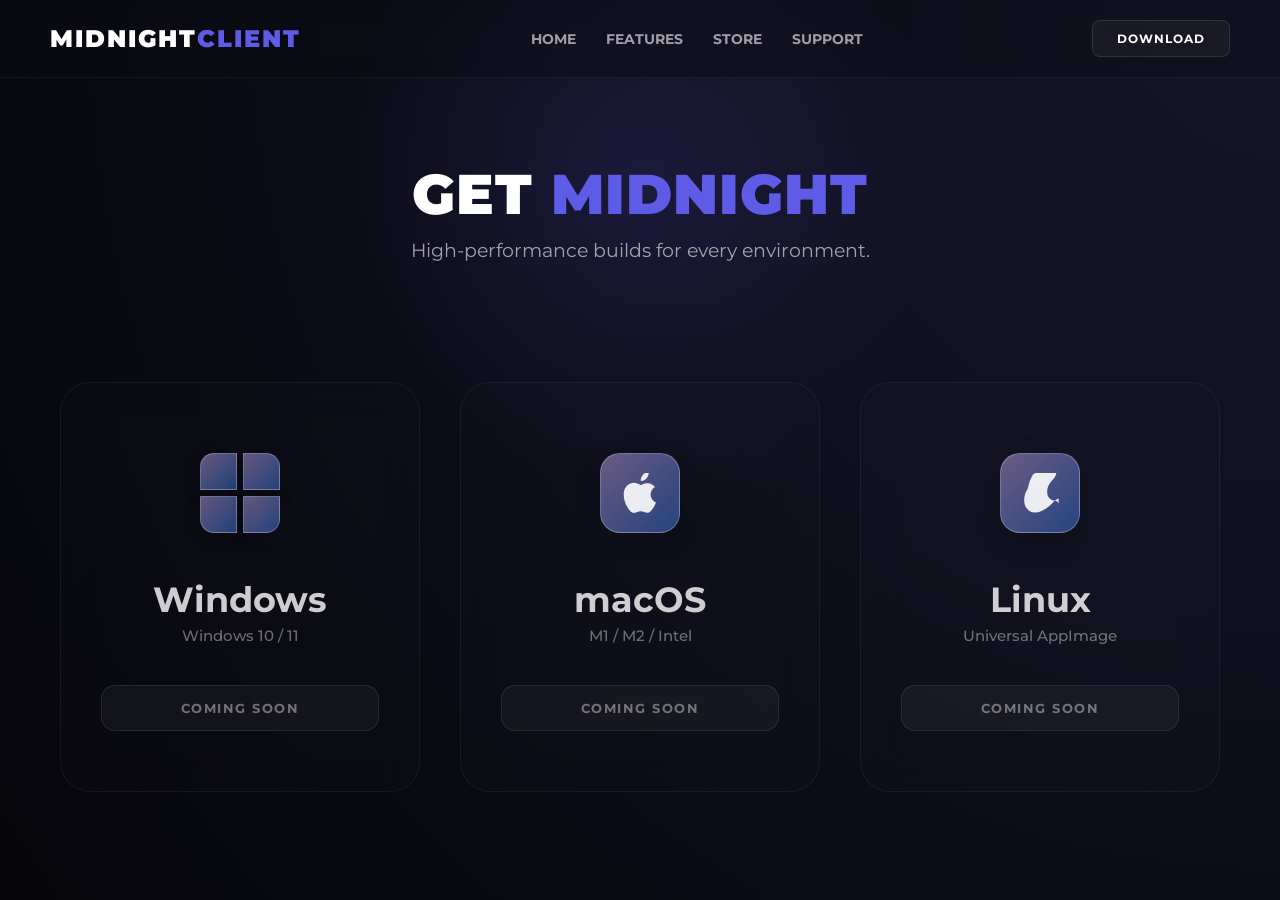
==== commit 94d61d24: "Update download.html" ====
--- a/download.html
+++ b/download.html
@@ -10,7 +10,6 @@
     <link rel="stylesheet" href="style.css">
     
     <style>
-        /* --- Page Layout & Centering --- */
         .download-container {
             padding: 160px 20px 80px 20px;
             max-width: 1200px;
@@ -23,7 +22,7 @@
 
         .download-grid {
             display: grid;
-            grid-template-columns: repeat(auto-fit, minmax(300px, 1fr));
+            grid-template-columns: repeat(auto-fit, minmax(320px, 1fr));
             gap: 40px;
             margin-top: 60px;
             width: 100%;
@@ -32,157 +31,126 @@
 
         .download-card {
             background: rgba(255, 255, 255, 0.01);
-            border: 1px solid rgba(255, 255, 255, 0.04);
-            border-radius: 28px;
-            padding: 50px 30px;
+            border: 1px solid rgba(255, 255, 255, 0.05);
+            border-radius: 30px;
+            padding: 60px 40px;
             backdrop-filter: blur(20px);
             -webkit-backdrop-filter: blur(20px);
-            transition: all 0.4s cubic-bezier(0.25, 0.8, 0.25, 1);
-            
-            /* Strict alignment controls */
             display: flex;
             flex-direction: column;
             align-items: center;
+            transition: all 0.4s cubic-bezier(0.175, 0.885, 0.32, 1.275);
+        }
+
+        .download-card:hover {
+            transform: translateY(-10px);
+            background: rgba(255, 255, 255, 0.03);
+            border-color: rgba(168, 85, 247, 0.4);
+        }
+
+        /* --- THE LOGO STYLE ARCHITECTURE --- */
+        .logo-box {
+            width: 100px;
+            height: 100px;
+            margin-bottom: 35px;
+            display: flex;
+            align-items: center;
             justify-content: center;
-            text-align: center;
-        }
-
-        .download-card:hover {
-            border-color: rgba(94, 92, 230, 0.3);
-            background: rgba(255, 255, 255, 0.02);
-            transform: translateY(-8px);
-            box-shadow: 0 20px 40px rgba(0, 0, 0, 0.5), 0 0 30px rgba(94, 92, 230, 0.15);
-        }
-
-        /* --- Fluent Aesthetic Master Gradient --- */
-        :root {
-            /* Exact match to your image: pastel lavender -> vibrant purple -> rich royal blue */
-            --fluent-gradient: linear-gradient(135deg, #e2b0ff 0%, #7633ff 40%, #0044ff 100%);
-        }
-
-        /* --- Logo Canvas Panels --- */
-        .logo-canvas {
-            width: 120px;
-            height: 120px;
-            margin-bottom: 35px;
-            display: flex;
-            align-items: center;
-            justify-content: center;
-            position: relative;
-            transition: transform 0.4s ease;
-        }
-
-        .download-card:hover .logo-canvas {
-            transform: scale(1.06);
-        }
-
-        /* --- 1. Custom Fluent Windows Logo Structure --- */
-        .windows-fluent-grid {
+        }
+
+        /* Pure CSS Frosted Windows 11 Logo Layout */
+        .windows-glass-logo {
             display: grid;
             grid-template-columns: 1fr 1fr;
-            grid-template-rows: 1fr 1fr;
-            gap: 5px;
-            width: 85px;
-            height: 85px;
-        }
-
-        .win-pane {
-            background: var(--fluent-gradient);
-            background-attachment: local; /* Syncs gradient mapping across all 4 elements */
-        }
-
-        /* Rounds only the outer perimeter corners exactly like your image */
-        .pane-tl { border-top-left-radius: 22px; }
-        .pane-tr { border-top-right-radius: 22px; }
-        .pane-bl { border-bottom-left-radius: 22px; }
-        .pane-br { border-bottom-right-radius: 22px; }
-
-
-        /* --- 2. Custom Fluent macOS Squircle Icon --- */
-        .macos-fluent-squircle {
-            width: 85px;
-            height: 85px;
-            background: var(--fluent-gradient);
-            border-radius: 24px; /* Standard Apple app-icon squircle aspect */
+            gap: 6px;
+            width: 80px;
+            height: 80px;
+        }
+
+        .win-tile {
+            background: linear-gradient(135deg, rgba(216, 180, 254, 0.45), rgba(59, 130, 246, 0.45));
+            backdrop-filter: blur(8px);
+            -webkit-backdrop-filter: blur(8px);
+            border: 1px solid rgba(255, 255, 255, 0.25);
+            box-shadow: 0 4px 15px rgba(0, 0, 0, 0.2);
+            transition: all 0.4s ease;
+        }
+
+        /* Explicit corner radii mimicking image_28ca84.png */
+        .win-tile:nth-child(1) { border-top-left-radius: 14px; }
+        .win-tile:nth-child(2) { border-top-right-radius: 14px; }
+        .win-tile:nth-child(3) { border-bottom-left-radius: 14px; }
+        .win-tile:nth-child(4) { border-bottom-right-radius: 14px; }
+
+        /* Unified Frosted Glass Tile for macOS and Linux */
+        .os-glass-tile {
+            width: 80px;
+            height: 80px;
+            border-radius: 20px;
+            background: linear-gradient(135deg, rgba(216, 180, 254, 0.45), rgba(59, 130, 246, 0.45));
+            backdrop-filter: blur(8px);
+            -webkit-backdrop-filter: blur(8px);
+            border: 1px solid rgba(255, 255, 255, 0.25);
             display: flex;
             align-items: center;
             justify-content: center;
-            box-shadow: 0 10px 20px rgba(0, 0, 0, 0.2);
-        }
-
-        .macos-fluent-squircle svg {
-            width: 42px;
-            height: 42px;
-            fill: #05050a; /* Cuts out to reveal depth background */
-            opacity: 0.85;
-        }
-
-
-        /* --- 3. Custom Fluent Linux Shield Icon --- */
-        .linux-fluent-container {
-            width: 85px;
-            height: 85px;
-            background: var(--fluent-gradient);
-            clip-path: polygon(50% 0%, 100% 25%, 100% 75%, 50% 100%, 0% 75%, 0% 25%);
-            display: flex;
-            align-items: center;
-            justify-content: center;
-        }
-
-        .linux-fluent-container svg {
-            width: 45px;
-            height: 45px;
-            fill: #05050a;
-            opacity: 0.85;
-        }
-
-
-        /* --- Typography & Buttons --- */
+            box-shadow: 0 8px 25px rgba(0, 0, 0, 0.2);
+            transition: all 0.4s ease;
+        }
+
+        /* Strict scaling rules to fix vector distortion */
+        .os-glass-tile svg {
+            width: 40px;
+            height: 40px;
+            fill: rgba(255, 255, 255, 0.9);
+            flex-shrink: 0;
+            display: block;
+        }
+
+        /* Micro-interactions on Card Hover */
+        .download-card:hover .win-tile,
+        .download-card:hover .os-glass-tile {
+            background: linear-gradient(135deg, rgba(216, 180, 254, 0.65), rgba(94, 92, 230, 0.65));
+            border-color: rgba(255, 255, 255, 0.4);
+            box-shadow: 0 0 25px rgba(168, 85, 247, 0.4);
+            transform: scale(1.03);
+        }
+
         .download-card h3 {
-            font-size: 2rem;
+            font-size: 2.2rem;
+            margin-bottom: 5px;
             font-weight: 700;
-            margin-bottom: 8px;
-            letter-spacing: 0.5px;
         }
 
         .os-specs {
+            color: rgba(255, 255, 255, 0.4);
+            margin-bottom: 40px;
+            font-weight: 500;
             font-size: 0.95rem;
+        }
+
+        .status-btn {
+            background: rgba(255, 255, 255, 0.04);
+            border: 1px solid rgba(255, 255, 255, 0.08);
             color: rgba(255, 255, 255, 0.4);
-            margin-bottom: 35px;
-        }
-
-        .status-btn {
-            background: rgba(255, 255, 255, 0.02);
-            border: 1px solid rgba(255, 255, 255, 0.08);
-            color: rgba(255, 255, 255, 0.3);
-            cursor: not-allowed;
-            pointer-events: none;
-            width: 100%;
-            max-width: 220px;
-            padding: 14px;
-            font-size: 13px;
+            padding: 14px 40px;
+            border-radius: 14px;
             font-weight: 700;
             text-transform: uppercase;
             letter-spacing: 1.5px;
-            border-radius: 12px;
-            display: flex;
-            align-items: center;
-            justify-content: center;
+            display: flex;
+            align-items: center;
             gap: 10px;
+            cursor: not-allowed;
+            font-size: 13px;
             transition: all 0.4s ease;
         }
 
         .download-card:hover .status-btn {
-            border-color: rgba(94, 92, 230, 0.5);
-            color: #ffffff;
-            background: rgba(94, 92, 230, 0.2);
-            box-shadow: 0 0 15px rgba(94, 92, 230, 0.2);
-        }
-
-        .status-btn svg {
-            width: 14px;
-            height: 14px;
-            fill: currentColor;
+            color: white;
+            background: rgba(168, 85, 247, 0.2);
+            border-color: rgba(168, 85, 247, 0.4);
+            box-shadow: 0 0 15px rgba(168, 85, 247, 0.1);
         }
     </style>
 </head>
@@ -200,68 +168,58 @@
         <a href="download.html" class="glass-btn small-btn">Download</a>
     </nav>
 
-    <!-- Main Section Box -->
+    <!-- Content Matrix -->
     <section class="download-container">
         <div class="features-header">
             <h2>GET <span>MIDNIGHT</span></h2>
-            <p>Select your operating system to deploy the client framework.</p>
+            <p>High-performance builds for every environment.</p>
         </div>
 
         <div class="download-grid">
             
-            <!-- Windows Card -->
+            <!-- Windows Platform -->
             <div class="download-card">
-                <div class="logo-canvas">
-                    <!-- Pure CSS Engineered Windows 11 Fluent Grid Layout -->
-                    <div class="windows-fluent-grid">
-                        <div class="win-pane pane-tl"></div>
-                        <div class="win-pane pane-tr"></div>
-                        <div class="win-pane pane-bl"></div>
-                        <div class="win-pane pane-br"></div>
+                <div class="logo-box">
+                    <div class="windows-glass-logo">
+                        <div class="win-tile"></div>
+                        <div class="win-tile"></div>
+                        <div class="win-tile"></div>
+                        <div class="win-tile"></div>
                     </div>
                 </div>
                 <h3>Windows</h3>
-                <div class="os-specs">Windows 10 / 11 (64-bit)</div>
-                <div class="status-btn">
-                    <svg viewBox="0 0 24 24"><path d="M18 8h-1V6c0-2.76-2.24-5-5-5S7 3.24 7 6v2H6c-1.1 0-2 .9-2 2v10c0 1.1.9 2 2 2h12c1.1 0 2-.9 2-2V10c0-1.1-.9-2-2-2zm-6 9c-1.1 0-2-.9-2-2s.9-2 2-2 2 .9 2 2-.9 2-2 2zm3.1-9H8.9V6c0-1.71 1.39-3.1 3.1-3.1 1.71 0 3.1 1.39 3.1 3.1v2z"/></svg>
-                    Coming Soon
-                </div>
+                <p class="os-specs">Windows 10 / 11</p>
+                <div class="status-btn">Coming Soon</div>
             </div>
 
-            <!-- macOS Card -->
+            <!-- macOS Platform -->
             <div class="download-card">
-                <div class="logo-canvas">
-                    <!-- Apple App-Icon Style Squircle Plate filled with Fluent Gradient -->
-                    <div class="macos-fluent-squircle">
-                        <svg viewBox="0 0 170 170">
-                            <path d="M150.37 130.25c-2.45 5.66-5.35 10.87-8.71 15.66-4.58 6.53-8.33 11.05-11.22 13.56-4.48 4.12-9.28 6.23-14.42 6.35-3.69 0-8.14-1.05-13.32-3.18-5.19-2.12-9.97-3.17-14.34-3.17-4.58 0-9.49 1.05-14.75 3.17-5.26 2.13-9.5 3.24-12.74 3.35-4.34.13-9.13-1.92-14.36-6.15-3.34-2.71-7.33-7.52-11.97-14.41-5.6-8.26-10.11-18.14-13.52-29.62-3.41-11.48-5.12-22.39-5.12-32.73 0-15.96 4.14-29.17 12.43-39.63 8.28-10.46 18.73-15.82 31.35-16.08 6.29 0 12.92 1.83 19.89 5.48 4.39 2.26 7.62 3.4 9.69 3.4 2.18 0 5.47-1.19 9.87-3.56 6.74-3.51 13.15-5.17 19.24-4.97 14.53.56 25.86 6.01 33.99 16.36-12.4 7.52-18.49 17.5-18.28 29.96.21 10.17 4.1 18.66 11.66 25.46 7.56 6.8 16.5 10.51 26.83 11.14-2.18 6.42-5.15 12.83-8.91 19.22zM119.22 32.4c0-7.85 2.79-15.15 8.37-21.1C133.17 5.15 140.41 1.63 148 0c.31 8.16-2.5 15.65-8.45 22.46-5.46 6.23-12.63 9.94-20.12 10.15-.14-.07-.21-.14-.21-.21z"/>
+                <div class="logo-box">
+                    <div class="os-glass-tile">
+                        <!-- High-fidelity Apple SVG with strict aspect rules -->
+                        <svg viewBox="0 0 24 24" preserveAspectRatio="xMidYMid meet">
+                            <path d="M12.152 6.896c-.948 0-2.415-1.078-3.96-1.04-2.04.029-3.91 1.183-4.961 3.014-2.117 3.675-.54 9.103 1.51 12.06 1.005 1.45 2.176 3.074 3.746 3.014 1.512-.06 2.087-.975 3.913-.975 1.824 0 2.342.975 3.912.945 1.6-.029 2.628-1.47 3.61-2.89 1.135-1.655 1.602-3.257 1.626-3.344-.035-.015-3.123-1.198-3.153-4.766-.028-2.977 2.444-4.406 2.56-4.474-1.392-2.04-3.532-2.27-4.29-2.324-2.004-.163-3.913 1.22-4.913 1.22zM15.97 3.16c.84-1.015 1.403-2.434 1.246-3.85-1.207.05-2.67.807-3.536 1.818-.748.86-1.398 2.297-1.22 3.687 1.348.105 2.715-.65 3.51-1.655z"/>
                         </svg>
                     </div>
                 </div>
                 <h3>macOS</h3>
-                <div class="os-specs">Universal Apple Silicon & Intel</div>
-                <div class="status-btn">
-                    <svg viewBox="0 0 24 24"><path d="M18 8h-1V6c0-2.76-2.24-5-5-5S7 3.24 7 6v2H6c-1.1 0-2 .9-2 2v10c0 1.1.9 2 2 2h12c1.1 0 2-.9 2-2V10c0-1.1-.9-2-2-2zm-6 9c-1.1 0-2-.9-2-2s.9-2 2-2 2 .9 2 2-.9 2-2 2zm3.1-9H8.9V6c0-1.71 1.39-3.1 3.1-3.1 1.71 0 3.1 1.39 3.1 3.1v2z"/></svg>
-                    Coming Soon
-                </div>
+                <p class="os-specs">M1 / M2 / Intel</p>
+                <div class="status-btn">Coming Soon</div>
             </div>
 
-            <!-- Linux Card -->
+            <!-- Linux Platform -->
             <div class="download-card">
-                <div class="logo-canvas">
-                    <!-- Linux Shield Matrix filled with Fluent Gradient -->
-                    <div class="linux-fluent-container">
-                        <svg viewBox="0 0 512 512">
-                            <path d="M433.8 387.9c-11.7-22.1-40.4-56.9-81.7-53.7-2.6 1.4-5.3 2.7-8 4 21.6 37.6 22 81.3 22 81.3 35.8-2 60.1-20.7 67.7-31.6 4.7-6.8 5.6-13.6 0-20zM92.3 367.9c7.6 10.9 31.9 29.6 67.7 31.6 0 0 .4-43.7 22-81.3-2.7-1.3-5.4-2.6-8-4-41.2-3.1-70 31.6-81.7 53.7-5.6 6.4-4.7 13.2 0 20zm249-146.4c-6.8-44.5-38.3-80.4-85.3-80.4s-78.5 35.9-85.3 80.4c-.6 3.7-1.6 16.5-1.6 23.1 0 54.4 38.9 98.4 86.9 98.4s86.9-44 86.9-98.4c0-6.6-1-19.4-1.6-23.1zm-44.7 44.2c0 14.2-18.2 25.8-40.6 25.8s-40.6-11.6-40.6-25.8 18.2-11.7 40.6-11.7 40.6-2.5 40.6 11.7z"/>
+                <div class="logo-box">
+                    <div class="os-glass-tile">
+                        <!-- High-fidelity Tux SVG with strict aspect rules -->
+                        <svg viewBox="0 0 24 24" preserveAspectRatio="xMidYMid meet">
+                            <path d="M23.153 18.288c-.288-.633-.794-1.155-1.442-1.488-.305-.157-.63-.257-.962-.298l-.442-.036c-.47-.024-.93-.146-1.353-.357a4.912 4.912 0 0 1-1.745-1.53c-.347-.48-.59-1.014-.72-1.583-.162-.705-.224-1.433-.185-2.158.077-1.42.503-2.808 1.244-4.048a14.864 14.864 0 0 1 2.302-3.056c.4-.411.758-.862 1.07-1.348a5.55 5.55 0 0 0 .762-1.922c.112-.627.05-1.272-.182-1.867a3.52 3.52 0 0 0-1.88-1.895 6.012 6.012 0 0 0-3.3-.233 13.923 13.923 0 0 0-3.985 1.42 28.531 28.531 0 0 0-4.665 3.19A24.524 24.524 0 0 0 4.6 9.387c-.636.938-1.127 1.964-1.46 3.052A12.722 12.722 0 0 0 2.5 16.32a9.38 9.38 0 0 0 .584 3.267 6.47 6.47 0 0 0 2.2 2.875c.95.704 2.083 1.133 3.28 1.243 1.124.103 2.256-.05 3.32-.45a16.634 16.634 0 0 0 3.737-1.984 21.056 21.056 0 0 0 3.303-2.738l1.378-1.424c.792-.818 1.765-1.43 2.846-1.792a.23.23 0 0 0 .025-.03z"/>
                         </svg>
                     </div>
                 </div>
-                <h3>Linux OS</h3>
-                <div class="os-specs">AppImage / .deb / .rpm</div>
-                <div class="status-btn">
-                    <svg viewBox="0 0 24 24"><path d="M18 8h-1V6c0-2.76-2.24-5-5-5S7 3.24 7 6v2H6c-1.1 0-2 .9-2 2v10c0 1.1.9 2 2 2h12c1.1 0 2-.9 2-2V10c0-1.1-.9-2-2-2zm-6 9c-1.1 0-2-.9-2-2s.9-2 2-2 2 .9 2 2-.9 2-2 2zm3.1-9H8.9V6c0-1.71 1.39-3.1 3.1-3.1 1.71 0 3.1 1.39 3.1 3.1v2z"/></svg>
-                    Coming Soon
-                </div>
+                <h3>Linux</h3>
+                <p class="os-specs">Universal AppImage</p>
+                <div class="status-btn">Coming Soon</div>
             </div>
 
         </div>
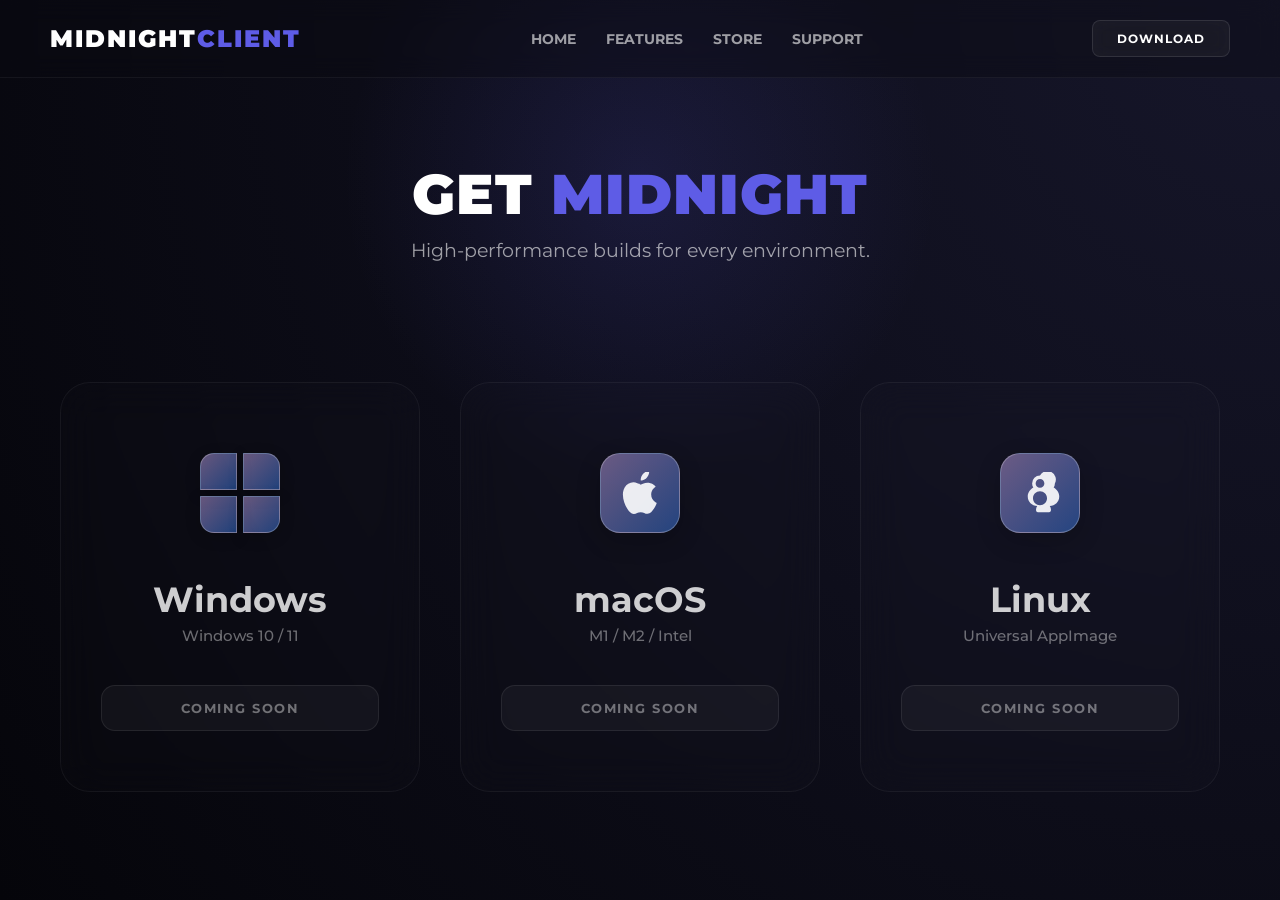
==== commit 90cab0b9: "Update download.html" ====
--- a/download.html
+++ b/download.html
@@ -4,9 +4,7 @@
     <meta charset="UTF-8">
     <meta name="viewport" content="width=device-width, initial-scale=1.0">
     <title>Midnight Client | Download</title>
-    <!-- Google Fonts -->
     <link href="https://fonts.googleapis.com/css2?family=Montserrat:wght@400;700;900&display=swap" rel="stylesheet">
-    <!-- Link to shared CSS file -->
     <link rel="stylesheet" href="style.css">
     
     <style>
@@ -76,7 +74,7 @@
             transition: all 0.4s ease;
         }
 
-        /* Explicit corner radii mimicking image_28ca84.png */
+        /* Explicit corner radii mimicking Windows 11 */
         .win-tile:nth-child(1) { border-top-left-radius: 14px; }
         .win-tile:nth-child(2) { border-top-right-radius: 14px; }
         .win-tile:nth-child(3) { border-bottom-left-radius: 14px; }
@@ -98,10 +96,11 @@
             transition: all 0.4s ease;
         }
 
-        /* Strict scaling rules to fix vector distortion */
+        /* Absolute anti-distortion layout fixes */
         .os-glass-tile svg {
-            width: 40px;
-            height: 40px;
+            width: 42px;
+            height: 42px;
+            aspect-ratio: 1 / 1; /* Hard lock to prevent horizontal/vertical stretching */
             fill: rgba(255, 255, 255, 0.9);
             flex-shrink: 0;
             display: block;
@@ -156,7 +155,6 @@
 </head>
 <body>
 
-    <!-- Glass Navbar -->
     <nav class="glass-nav">
         <a href="index.html" class="logo">MIDNIGHT<span>CLIENT</span></a>
         <ul class="nav-links">
@@ -168,7 +166,6 @@
         <a href="download.html" class="glass-btn small-btn">Download</a>
     </nav>
 
-    <!-- Content Matrix -->
     <section class="download-container">
         <div class="features-header">
             <h2>GET <span>MIDNIGHT</span></h2>
@@ -177,7 +174,6 @@
 
         <div class="download-grid">
             
-            <!-- Windows Platform -->
             <div class="download-card">
                 <div class="logo-box">
                     <div class="windows-glass-logo">
@@ -192,11 +188,9 @@
                 <div class="status-btn">Coming Soon</div>
             </div>
 
-            <!-- macOS Platform -->
             <div class="download-card">
                 <div class="logo-box">
                     <div class="os-glass-tile">
-                        <!-- High-fidelity Apple SVG with strict aspect rules -->
                         <svg viewBox="0 0 24 24" preserveAspectRatio="xMidYMid meet">
                             <path d="M12.152 6.896c-.948 0-2.415-1.078-3.96-1.04-2.04.029-3.91 1.183-4.961 3.014-2.117 3.675-.54 9.103 1.51 12.06 1.005 1.45 2.176 3.074 3.746 3.014 1.512-.06 2.087-.975 3.913-.975 1.824 0 2.342.975 3.912.945 1.6-.029 2.628-1.47 3.61-2.89 1.135-1.655 1.602-3.257 1.626-3.344-.035-.015-3.123-1.198-3.153-4.766-.028-2.977 2.444-4.406 2.56-4.474-1.392-2.04-3.532-2.27-4.29-2.324-2.004-.163-3.913 1.22-4.913 1.22zM15.97 3.16c.84-1.015 1.403-2.434 1.246-3.85-1.207.05-2.67.807-3.536 1.818-.748.86-1.398 2.297-1.22 3.687 1.348.105 2.715-.65 3.51-1.655z"/>
                         </svg>
@@ -207,13 +201,11 @@
                 <div class="status-btn">Coming Soon</div>
             </div>
 
-            <!-- Linux Platform -->
             <div class="download-card">
                 <div class="logo-box">
                     <div class="os-glass-tile">
-                        <!-- High-fidelity Tux SVG with strict aspect rules -->
                         <svg viewBox="0 0 24 24" preserveAspectRatio="xMidYMid meet">
-                            <path d="M23.153 18.288c-.288-.633-.794-1.155-1.442-1.488-.305-.157-.63-.257-.962-.298l-.442-.036c-.47-.024-.93-.146-1.353-.357a4.912 4.912 0 0 1-1.745-1.53c-.347-.48-.59-1.014-.72-1.583-.162-.705-.224-1.433-.185-2.158.077-1.42.503-2.808 1.244-4.048a14.864 14.864 0 0 1 2.302-3.056c.4-.411.758-.862 1.07-1.348a5.55 5.55 0 0 0 .762-1.922c.112-.627.05-1.272-.182-1.867a3.52 3.52 0 0 0-1.88-1.895 6.012 6.012 0 0 0-3.3-.233 13.923 13.923 0 0 0-3.985 1.42 28.531 28.531 0 0 0-4.665 3.19A24.524 24.524 0 0 0 4.6 9.387c-.636.938-1.127 1.964-1.46 3.052A12.722 12.722 0 0 0 2.5 16.32a9.38 9.38 0 0 0 .584 3.267 6.47 6.47 0 0 0 2.2 2.875c.95.704 2.083 1.133 3.28 1.243 1.124.103 2.256-.05 3.32-.45a16.634 16.634 0 0 0 3.737-1.984 21.056 21.056 0 0 0 3.303-2.738l1.378-1.424c.792-.818 1.765-1.43 2.846-1.792a.23.23 0 0 0 .025-.03z"/>
+                            <path d="M12 2A4.5 4.5 0 0 0 7.5 6.5c0 .87.25 1.68.68 2.37C6.34 9.94 5 11.83 5 14c0 2.97 2.43 5.39 5.42 5.48-.44.57-.7 1.27-.7 2.02 0 1.38 1.12 1.5 2.28 1.5h4c1.16 0 2.28-.12 2.28-1.5 0-.75-.26-1.45-.7-2.02 2.99-.09 5.42-2.51 5.42-5.48 0-2.17-1.34-4.06-3.18-5.13.43-.69.68-1.5.68-2.37A4.5 4.5 0 0 0 12 2zm0 2c1.38 0 2.5 1.12 2.5 2.5S13.38 9 12 9 9.5 7.88 9.5 6.5 10.62 4 12 4zm0 7c2.21 0 4 1.79 4 4s-1.79 4-4 4-4-1.79-4-4 1.79-4 4-4z"/>
                         </svg>
                     </div>
                 </div>
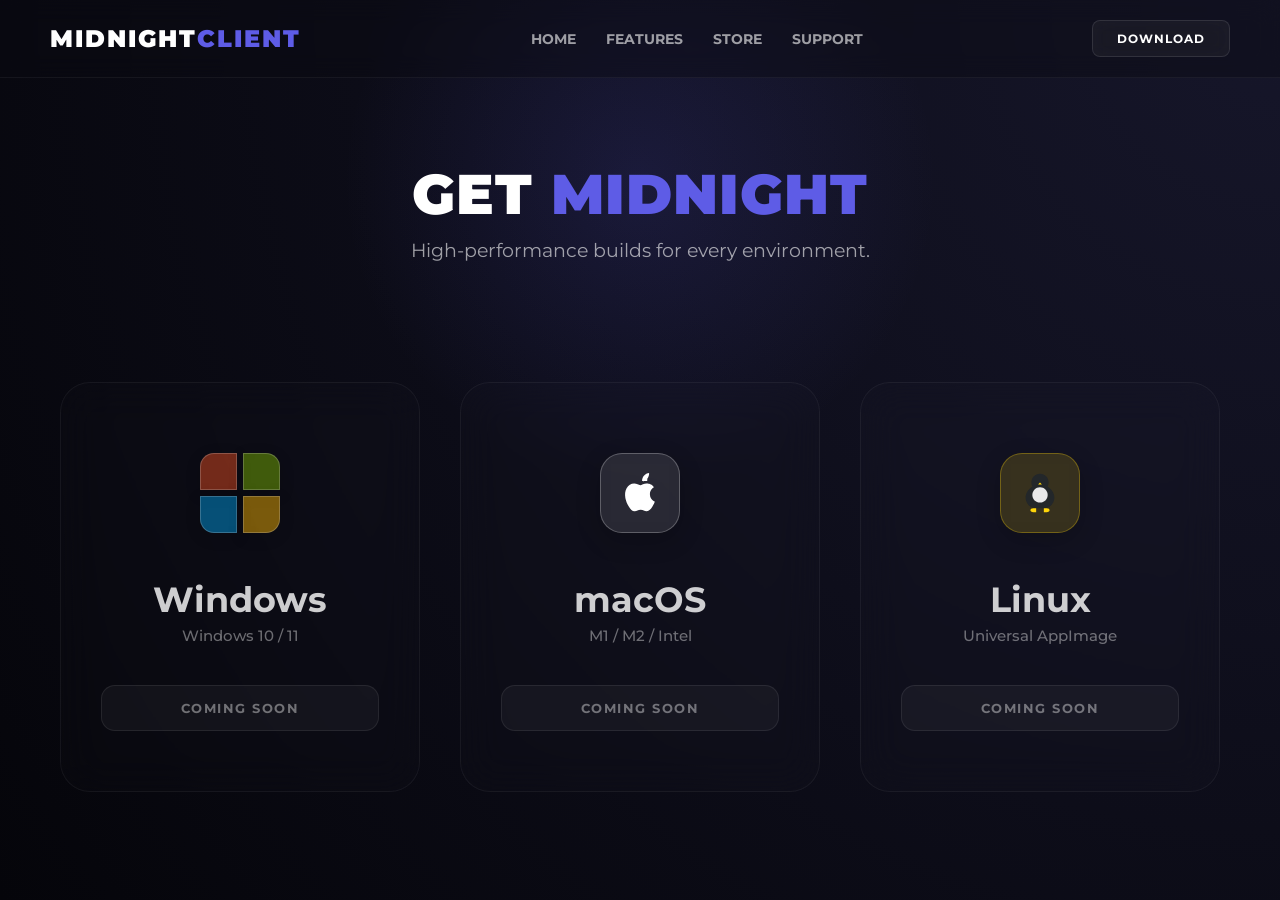
==== commit e5b2ef1f: "Update download.html" ====
--- a/download.html
+++ b/download.html
@@ -43,10 +43,9 @@
         .download-card:hover {
             transform: translateY(-10px);
             background: rgba(255, 255, 255, 0.03);
-            border-color: rgba(168, 85, 247, 0.4);
-        }
-
-        /* --- THE LOGO STYLE ARCHITECTURE --- */
+        }
+
+        /* --- THE LOGO STYLE ARCHITECTURE (ANTI-DISTORTION) --- */
         .logo-box {
             width: 100px;
             height: 100px;
@@ -56,7 +55,7 @@
             justify-content: center;
         }
 
-        /* Pure CSS Frosted Windows 11 Logo Layout */
+        /* Windows 11 Frosted Glass Native Four-Color Grid */
         .windows-glass-logo {
             display: grid;
             grid-template-columns: 1fr 1fr;
@@ -66,54 +65,71 @@
         }
 
         .win-tile {
-            background: linear-gradient(135deg, rgba(216, 180, 254, 0.45), rgba(59, 130, 246, 0.45));
-            backdrop-filter: blur(8px);
-            -webkit-backdrop-filter: blur(8px);
-            border: 1px solid rgba(255, 255, 255, 0.25);
-            box-shadow: 0 4px 15px rgba(0, 0, 0, 0.2);
-            transition: all 0.4s ease;
-        }
-
-        /* Explicit corner radii mimicking Windows 11 */
-        .win-tile:nth-child(1) { border-top-left-radius: 14px; }
-        .win-tile:nth-child(2) { border-top-right-radius: 14px; }
-        .win-tile:nth-child(3) { border-bottom-left-radius: 14px; }
-        .win-tile:nth-child(4) { border-bottom-right-radius: 14px; }
-
-        /* Unified Frosted Glass Tile for macOS and Linux */
-        .os-glass-tile {
+            backdrop-filter: blur(10px);
+            -webkit-backdrop-filter: blur(10px);
+            border: 1px solid rgba(255, 255, 255, 0.2);
+            box-shadow: 0 4px 15px rgba(0, 0, 0, 0.15);
+        }
+
+        /* Original Microsoft Branding Color Palette (Frosted) */
+        .win-tile.tl { background: rgba(242, 80, 34, 0.45); border-top-left-radius: 14px; }     /* Red-Orange */
+        .win-tile.tr { background: rgba(127, 186, 0, 0.45); border-top-right-radius: 14px; }    /* Green */
+        .win-tile.bl { background: rgba(0, 164, 239, 0.45); border-bottom-left-radius: 14px; }   /* Blue */
+        .win-tile.br { background: rgba(255, 185, 0, 0.45); border-bottom-right-radius: 14px; }  /* Yellow */
+
+        /* macOS Premium Frosted Acrylic Tile */
+        .mac-glass-tile {
             width: 80px;
             height: 80px;
-            border-radius: 20px;
-            background: linear-gradient(135deg, rgba(216, 180, 254, 0.45), rgba(59, 130, 246, 0.45));
-            backdrop-filter: blur(8px);
-            -webkit-backdrop-filter: blur(8px);
+            border-radius: 22px;
+            background: rgba(255, 255, 255, 0.1);
+            backdrop-filter: blur(12px);
+            -webkit-backdrop-filter: blur(12px);
             border: 1px solid rgba(255, 255, 255, 0.25);
             display: flex;
             align-items: center;
             justify-content: center;
             box-shadow: 0 8px 25px rgba(0, 0, 0, 0.2);
-            transition: all 0.4s ease;
-        }
-
-        /* Absolute anti-distortion layout fixes */
-        .os-glass-tile svg {
-            width: 42px;
-            height: 42px;
-            aspect-ratio: 1 / 1; /* Hard lock to prevent horizontal/vertical stretching */
-            fill: rgba(255, 255, 255, 0.9);
+        }
+
+        /* Pure Absolute Fixed Sizing for Mac Graphic */
+        .mac-glass-tile svg {
+            width: 44px;
+            height: 44px;
+            fill: rgba(255, 255, 255, 0.85);
             flex-shrink: 0;
-            display: block;
-        }
-
-        /* Micro-interactions on Card Hover */
-        .download-card:hover .win-tile,
-        .download-card:hover .os-glass-tile {
-            background: linear-gradient(135deg, rgba(216, 180, 254, 0.65), rgba(94, 92, 230, 0.65));
-            border-color: rgba(255, 255, 255, 0.4);
-            box-shadow: 0 0 25px rgba(168, 85, 247, 0.4);
-            transform: scale(1.03);
-        }
+        }
+
+        /* Linux Frosted Gold/Dark Glass Tile */
+        .linux-glass-tile {
+            width: 80px;
+            height: 80px;
+            border-radius: 22px;
+            background: rgba(255, 214, 10, 0.15); /* Tinted with Linux gold */
+            backdrop-filter: blur(12px);
+            -webkit-backdrop-filter: blur(12px);
+            border: 1px solid rgba(255, 214, 10, 0.3);
+            display: flex;
+            align-items: center;
+            justify-content: center;
+            box-shadow: 0 8px 25px rgba(0, 0, 0, 0.2);
+        }
+
+        /* Absolute Sizing + Hard Grid constraints to stop Tux distortion */
+        .linux-glass-tile svg {
+            width: 46px;
+            height: 46px;
+            flex-shrink: 0;
+        }
+
+        /* Hover Glow Effects using respective Brand Colors */
+        .download-card:nth-child(1):hover { border-color: rgba(0, 164, 239, 0.4); }
+        .download-card:nth-child(2):hover { border-color: rgba(255, 255, 255, 0.3); }
+        .download-card:nth-child(3):hover { border-color: rgba(255, 214, 10, 0.4); }
+
+        .download-card:hover .win-tile { filter: brightness(1.15); }
+        .download-card:hover .mac-glass-tile { background: rgba(255, 255, 255, 0.18); }
+        .download-card:hover .linux-glass-tile { background: rgba(255, 214, 10, 0.25); }
 
         .download-card h3 {
             font-size: 2.2rem;
@@ -147,9 +163,8 @@
 
         .download-card:hover .status-btn {
             color: white;
-            background: rgba(168, 85, 247, 0.2);
-            border-color: rgba(168, 85, 247, 0.4);
-            box-shadow: 0 0 15px rgba(168, 85, 247, 0.1);
+            background: rgba(255, 255, 255, 0.08);
+            border-color: rgba(255, 255, 255, 0.2);
         }
     </style>
 </head>
@@ -177,10 +192,10 @@
             <div class="download-card">
                 <div class="logo-box">
                     <div class="windows-glass-logo">
-                        <div class="win-tile"></div>
-                        <div class="win-tile"></div>
-                        <div class="win-tile"></div>
-                        <div class="win-tile"></div>
+                        <div class="win-tile tl"></div>
+                        <div class="win-tile tr"></div>
+                        <div class="win-tile bl"></div>
+                        <div class="win-tile br"></div>
                     </div>
                 </div>
                 <h3>Windows</h3>
@@ -190,9 +205,9 @@
 
             <div class="download-card">
                 <div class="logo-box">
-                    <div class="os-glass-tile">
-                        <svg viewBox="0 0 24 24" preserveAspectRatio="xMidYMid meet">
-                            <path d="M12.152 6.896c-.948 0-2.415-1.078-3.96-1.04-2.04.029-3.91 1.183-4.961 3.014-2.117 3.675-.54 9.103 1.51 12.06 1.005 1.45 2.176 3.074 3.746 3.014 1.512-.06 2.087-.975 3.913-.975 1.824 0 2.342.975 3.912.945 1.6-.029 2.628-1.47 3.61-2.89 1.135-1.655 1.602-3.257 1.626-3.344-.035-.015-3.123-1.198-3.153-4.766-.028-2.977 2.444-4.406 2.56-4.474-1.392-2.04-3.532-2.27-4.29-2.324-2.004-.163-3.913 1.22-4.913 1.22zM15.97 3.16c.84-1.015 1.403-2.434 1.246-3.85-1.207.05-2.67.807-3.536 1.818-.748.86-1.398 2.297-1.22 3.687 1.348.105 2.715-.65 3.51-1.655z"/>
+                    <div class="mac-glass-tile">
+                        <svg viewBox="0 0 24 24" fill="none" xmlns="http://www.w3.org/2000/svg">
+                            <path d="M18.71 19.5c-.83 1.24-1.71 2.45-3.05 2.47-1.34.03-1.77-.79-3.29-.79-1.53 0-2 .77-3.27.82-1.31.05-2.3-1.32-3.14-2.53C4.25 17 2.94 12.45 4.7 9.39c.87-1.52 2.43-2.48 4.12-2.51 1.28-.02 2.5.87 3.29.87.78 0 2.26-1.07 3.81-.91.65.03 2.47.26 3.64 1.98-.09.06-2.17 1.28-2.15 3.81.03 3.02 2.65 4.03 2.68 4.04-.03.07-.42 1.44-1.38 2.83M15.97 4.17c.66-.81 1.11-1.93.99-3.06-.96.04-2.13.64-2.82 1.45-.6.7-1.13 1.84-.99 2.94.1.08 2.16.07 2.82-.13" fill="currentColor"/>
                         </svg>
                     </div>
                 </div>
@@ -203,9 +218,11 @@
 
             <div class="download-card">
                 <div class="logo-box">
-                    <div class="os-glass-tile">
-                        <svg viewBox="0 0 24 24" preserveAspectRatio="xMidYMid meet">
-                            <path d="M12 2A4.5 4.5 0 0 0 7.5 6.5c0 .87.25 1.68.68 2.37C6.34 9.94 5 11.83 5 14c0 2.97 2.43 5.39 5.42 5.48-.44.57-.7 1.27-.7 2.02 0 1.38 1.12 1.5 2.28 1.5h4c1.16 0 2.28-.12 2.28-1.5 0-.75-.26-1.45-.7-2.02 2.99-.09 5.42-2.51 5.42-5.48 0-2.17-1.34-4.06-3.18-5.13.43-.69.68-1.5.68-2.37A4.5 4.5 0 0 0 12 2zm0 2c1.38 0 2.5 1.12 2.5 2.5S13.38 9 12 9 9.5 7.88 9.5 6.5 10.62 4 12 4zm0 7c2.21 0 4 1.79 4 4s-1.79 4-4 4-4-1.79-4-4 1.79-4 4-4z"/>
+                    <div class="linux-glass-tile">
+                        <svg viewBox="0 0 24 24" fill="none" xmlns="http://www.w3.org/2000/svg">
+                            <path d="M12 2C9.5 2 7.5 4 7.5 6.5c0 .8.2 1.5.6 2.1C6 10 4.5 12 4.5 14.5c0 3 2.5 5.5 5.5 5.5h4c3 0 5.5-2.5 5.5-5.5 0-2.5-1.5-4.5-3.6-5.9.4-.6.6-1.3.6-2.1C16.5 4 14.5 2 12 2z" fill="#23272A"/>
+                            <path d="M12 9c-2.2 0-4 1.8-4 4s1.8 4 4 4 4-1.8 4-4-1.8-4-4-4z" fill="#FFFFFF" fill-opacity="0.9"/>
+                            <path d="M11 7.5l1-1 1 1h-2zM8.5 20c-1 0-1.5.5-1.5 1s.5 1 1.5 1h1.5v-2H8.5zm7 0h-1.5v2h1.5c1 0 1.5-.5 1.5-1s-.5-1-1.5-1z" fill="#FFD60A"/>
                         </svg>
                     </div>
                 </div>
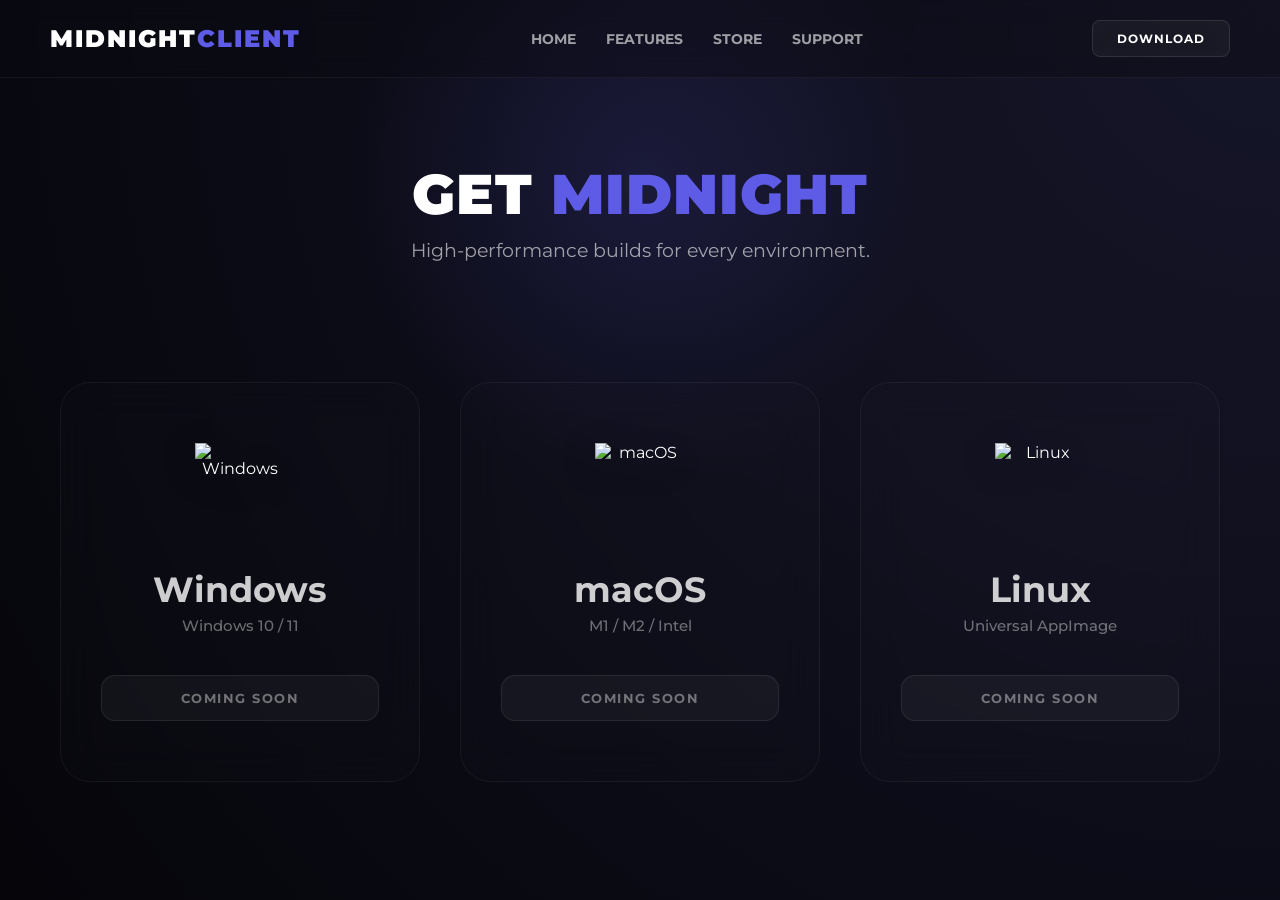
==== commit 2fd5c28a: "Update download.html" ====
--- a/download.html
+++ b/download.html
@@ -47,89 +47,35 @@
 
         /* --- THE LOGO STYLE ARCHITECTURE (ANTI-DISTORTION) --- */
         .logo-box {
-            width: 100px;
-            height: 100px;
+            width: 90px;
+            height: 90px;
             margin-bottom: 35px;
             display: flex;
             align-items: center;
             justify-content: center;
+            position: relative;
         }
 
-        /* Windows 11 Frosted Glass Native Four-Color Grid */
-        .windows-glass-logo {
-            display: grid;
-            grid-template-columns: 1fr 1fr;
-            gap: 6px;
-            width: 80px;
-            height: 80px;
+        /* Strict rules to completely prevent image stretching */
+        .os-logo-img {
+            width: 100%;
+            height: 100%;
+            object-fit: contain; /* Keeps original proportions perfectly */
+            aspect-ratio: 1 / 1; /* Hard locks the dimensions to a perfect square */
+            filter: drop-shadow(0 8px 16px rgba(0, 0, 0, 0.3));
+            transition: all 0.4s ease;
         }
 
-        .win-tile {
-            backdrop-filter: blur(10px);
-            -webkit-backdrop-filter: blur(10px);
-            border: 1px solid rgba(255, 255, 255, 0.2);
-            box-shadow: 0 4px 15px rgba(0, 0, 0, 0.15);
+        /* Micro-interactions on Card Hover */
+        .download-card:hover .os-logo-img {
+            transform: scale(1.08);
+            filter: drop-shadow(0 12px 20px rgba(0, 0, 0, 0.4)) brightness(1.05);
         }
 
-        /* Original Microsoft Branding Color Palette (Frosted) */
-        .win-tile.tl { background: rgba(242, 80, 34, 0.45); border-top-left-radius: 14px; }     /* Red-Orange */
-        .win-tile.tr { background: rgba(127, 186, 0, 0.45); border-top-right-radius: 14px; }    /* Green */
-        .win-tile.bl { background: rgba(0, 164, 239, 0.45); border-bottom-left-radius: 14px; }   /* Blue */
-        .win-tile.br { background: rgba(255, 185, 0, 0.45); border-bottom-right-radius: 14px; }  /* Yellow */
-
-        /* macOS Premium Frosted Acrylic Tile */
-        .mac-glass-tile {
-            width: 80px;
-            height: 80px;
-            border-radius: 22px;
-            background: rgba(255, 255, 255, 0.1);
-            backdrop-filter: blur(12px);
-            -webkit-backdrop-filter: blur(12px);
-            border: 1px solid rgba(255, 255, 255, 0.25);
-            display: flex;
-            align-items: center;
-            justify-content: center;
-            box-shadow: 0 8px 25px rgba(0, 0, 0, 0.2);
-        }
-
-        /* Pure Absolute Fixed Sizing for Mac Graphic */
-        .mac-glass-tile svg {
-            width: 44px;
-            height: 44px;
-            fill: rgba(255, 255, 255, 0.85);
-            flex-shrink: 0;
-        }
-
-        /* Linux Frosted Gold/Dark Glass Tile */
-        .linux-glass-tile {
-            width: 80px;
-            height: 80px;
-            border-radius: 22px;
-            background: rgba(255, 214, 10, 0.15); /* Tinted with Linux gold */
-            backdrop-filter: blur(12px);
-            -webkit-backdrop-filter: blur(12px);
-            border: 1px solid rgba(255, 214, 10, 0.3);
-            display: flex;
-            align-items: center;
-            justify-content: center;
-            box-shadow: 0 8px 25px rgba(0, 0, 0, 0.2);
-        }
-
-        /* Absolute Sizing + Hard Grid constraints to stop Tux distortion */
-        .linux-glass-tile svg {
-            width: 46px;
-            height: 46px;
-            flex-shrink: 0;
-        }
-
-        /* Hover Glow Effects using respective Brand Colors */
-        .download-card:nth-child(1):hover { border-color: rgba(0, 164, 239, 0.4); }
-        .download-card:nth-child(2):hover { border-color: rgba(255, 255, 255, 0.3); }
-        .download-card:nth-child(3):hover { border-color: rgba(255, 214, 10, 0.4); }
-
-        .download-card:hover .win-tile { filter: brightness(1.15); }
-        .download-card:hover .mac-glass-tile { background: rgba(255, 255, 255, 0.18); }
-        .download-card:hover .linux-glass-tile { background: rgba(255, 214, 10, 0.25); }
+        /* Hover Glow Borders matching the native OS colors */
+        .download-card.win-card:hover { border-color: rgba(59, 130, 246, 0.3); }
+        .download-card.mac-card:hover { border-color: rgba(255, 255, 255, 0.2); }
+        .download-card.linux-card:hover { border-color: rgba(250, 204, 21, 0.3); }
 
         .download-card h3 {
             font-size: 2.2rem;
@@ -189,42 +135,27 @@
 
         <div class="download-grid">
             
-            <div class="download-card">
+            <div class="download-card win-card">
                 <div class="logo-box">
-                    <div class="windows-glass-logo">
-                        <div class="win-tile tl"></div>
-                        <div class="win-tile tr"></div>
-                        <div class="win-tile bl"></div>
-                        <div class="win-tile br"></div>
-                    </div>
+                    <img src="windows.png" alt="Windows" class="os-logo-img">
                 </div>
                 <h3>Windows</h3>
                 <p class="os-specs">Windows 10 / 11</p>
                 <div class="status-btn">Coming Soon</div>
             </div>
 
-            <div class="download-card">
+            <div class="download-card mac-card">
                 <div class="logo-box">
-                    <div class="mac-glass-tile">
-                        <svg viewBox="0 0 24 24" fill="none" xmlns="http://www.w3.org/2000/svg">
-                            <path d="M18.71 19.5c-.83 1.24-1.71 2.45-3.05 2.47-1.34.03-1.77-.79-3.29-.79-1.53 0-2 .77-3.27.82-1.31.05-2.3-1.32-3.14-2.53C4.25 17 2.94 12.45 4.7 9.39c.87-1.52 2.43-2.48 4.12-2.51 1.28-.02 2.5.87 3.29.87.78 0 2.26-1.07 3.81-.91.65.03 2.47.26 3.64 1.98-.09.06-2.17 1.28-2.15 3.81.03 3.02 2.65 4.03 2.68 4.04-.03.07-.42 1.44-1.38 2.83M15.97 4.17c.66-.81 1.11-1.93.99-3.06-.96.04-2.13.64-2.82 1.45-.6.7-1.13 1.84-.99 2.94.1.08 2.16.07 2.82-.13" fill="currentColor"/>
-                        </svg>
-                    </div>
+                    <img src="macos.png" alt="macOS" class="os-logo-img">
                 </div>
                 <h3>macOS</h3>
                 <p class="os-specs">M1 / M2 / Intel</p>
                 <div class="status-btn">Coming Soon</div>
             </div>
 
-            <div class="download-card">
+            <div class="download-card linux-card">
                 <div class="logo-box">
-                    <div class="linux-glass-tile">
-                        <svg viewBox="0 0 24 24" fill="none" xmlns="http://www.w3.org/2000/svg">
-                            <path d="M12 2C9.5 2 7.5 4 7.5 6.5c0 .8.2 1.5.6 2.1C6 10 4.5 12 4.5 14.5c0 3 2.5 5.5 5.5 5.5h4c3 0 5.5-2.5 5.5-5.5 0-2.5-1.5-4.5-3.6-5.9.4-.6.6-1.3.6-2.1C16.5 4 14.5 2 12 2z" fill="#23272A"/>
-                            <path d="M12 9c-2.2 0-4 1.8-4 4s1.8 4 4 4 4-1.8 4-4-1.8-4-4-4z" fill="#FFFFFF" fill-opacity="0.9"/>
-                            <path d="M11 7.5l1-1 1 1h-2zM8.5 20c-1 0-1.5.5-1.5 1s.5 1 1.5 1h1.5v-2H8.5zm7 0h-1.5v2h1.5c1 0 1.5-.5 1.5-1s-.5-1-1.5-1z" fill="#FFD60A"/>
-                        </svg>
-                    </div>
+                    <img src="linux.png" alt="Linux" class="os-logo-img">
                 </div>
                 <h3>Linux</h3>
                 <p class="os-specs">Universal AppImage</p>
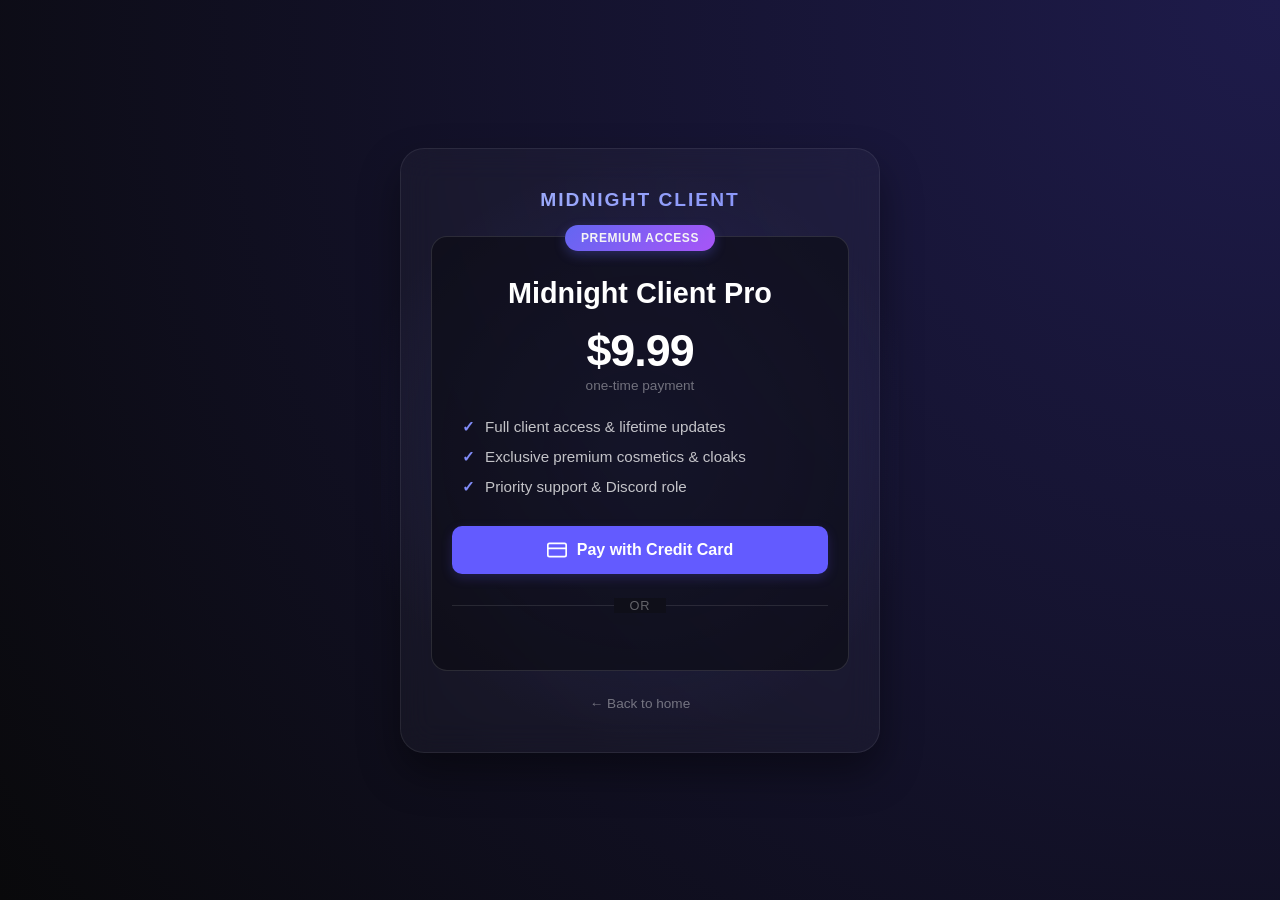
==== commit 5e997519: "Update download.html" ====
--- a/download.html
+++ b/download.html
@@ -3,167 +3,295 @@
 <head>
     <meta charset="UTF-8">
     <meta name="viewport" content="width=device-width, initial-scale=1.0">
-    <title>Midnight Client | Download</title>
-    <link href="https://fonts.googleapis.com/css2?family=Montserrat:wght@400;700;900&display=swap" rel="stylesheet">
-    <link rel="stylesheet" href="style.css">
-    
+    <title>Midnight Client - Download</title>
     <style>
-        .download-container {
-            padding: 160px 20px 80px 20px;
-            max-width: 1200px;
-            margin: 0 auto;
+        /* --- Core Midnight Theme Setup --- */
+        * {
+            box-sizing: border-box;
+            margin: 0;
+            padding: 0;
+            font-family: 'Segoe UI', Tahoma, Geneva, Verdana, sans-serif;
+        }
+
+        body {
+            background: radial-gradient(circle at top right, #1e1b4b, #09090b);
+            color: #f4f4f5;
+            min-height: 100vh;
             display: flex;
             flex-direction: column;
             align-items: center;
+            justify-content: center;
+            padding: 20px;
+            overflow-x: hidden;
+        }
+
+        /* --- Glassmorphism Container --- */
+        .download-container {
+            width: 100%;
+            max-width: 480px;
+            background: rgba(255, 255, 255, 0.03);
+            backdrop-filter: blur(16px);
+            -webkit-backdrop-filter: blur(16px);
+            border: 1px solid rgba(255, 255, 255, 0.08);
+            border-radius: 24px;
+            padding: 40px 30px;
             text-align: center;
-        }
-
-        .download-grid {
-            display: grid;
-            grid-template-columns: repeat(auto-fit, minmax(320px, 1fr));
-            gap: 40px;
-            margin-top: 60px;
-            width: 100%;
-            justify-content: center;
-        }
-
-        .download-card {
-            background: rgba(255, 255, 255, 0.01);
-            border: 1px solid rgba(255, 255, 255, 0.05);
-            border-radius: 30px;
-            padding: 60px 40px;
-            backdrop-filter: blur(20px);
-            -webkit-backdrop-filter: blur(20px);
+            box-shadow: 0 20px 40px rgba(0, 0, 0, 0.4);
+            position: relative;
+        }
+
+        /* Accent Glow behind the card */
+        .download-container::before {
+            content: '';
+            position: absolute;
+            top: -20px;
+            left: -20px;
+            right: -20px;
+            bottom: -20px;
+            background: radial-gradient(circle, rgba(99, 102, 241, 0.15) 0%, transparent 70%);
+            z-index: -1;
+            pointer-events: none;
+        }
+
+        /* --- Header Styles --- */
+        .brand-title {
+            font-size: 1.2rem;
+            font-weight: 700;
+            text-transform: uppercase;
+            letter-spacing: 2px;
+            background: linear-gradient(135deg, #a5b4fc, #818cf8);
+            -webkit-background-clip: text;
+            -webkit-text-fill-color: transparent;
+            margin-bottom: 25px;
+        }
+
+        /* --- Premium Card Layout --- */
+        .premium-card {
+            background: rgba(10, 10, 18, 0.6);
+            border-radius: 16px;
+            border: 1px solid rgba(255, 255, 255, 0.12);
+            padding: 30px 20px;
+            position: relative;
+        }
+
+        .card-badge {
+            position: absolute;
+            top: -12px;
+            left: 50%;
+            transform: translateX(-50%);
+            background: linear-gradient(135deg, #6366f1, #a855f7);
+            padding: 6px 16px;
+            border-radius: 20px;
+            font-size: 0.75rem;
+            font-weight: 700;
+            text-transform: uppercase;
+            letter-spacing: 0.05em;
+            box-shadow: 0 4px 12px rgba(99, 102, 241, 0.3);
+        }
+
+        h2 {
+            font-size: 1.8rem;
+            margin-top: 10px;
+            color: #fff;
+            font-weight: 600;
+        }
+
+        .price {
+            font-size: 2.8rem;
+            font-weight: 800;
+            margin: 15px 0;
+            color: #fff;
+            letter-spacing: -1px;
+        }
+
+        .price span {
+            font-size: 0.85rem;
+            color: rgba(255, 255, 255, 0.4);
+            display: block;
+            font-weight: 400;
+            letter-spacing: 0px;
+            margin-top: 2px;
+        }
+
+        /* --- Features List --- */
+        .features-list {
+            list-style: none;
+            padding: 0;
+            margin: 25px 10px;
+            text-align: left;
+        }
+
+        .features-list li {
+            margin-bottom: 12px;
+            color: rgba(255, 255, 255, 0.75);
+            font-size: 0.95rem;
+            display: flex;
+            align-items: center;
+            gap: 10px;
+        }
+
+        .features-list li::before {
+            content: "✓";
+            color: #818cf8;
+            font-weight: bold;
+        }
+
+        /* --- Actions & Gateway Buttons --- */
+        .payment-actions {
+            margin-top: 30px;
             display: flex;
             flex-direction: column;
-            align-items: center;
-            transition: all 0.4s cubic-bezier(0.175, 0.885, 0.32, 1.275);
-        }
-
-        .download-card:hover {
-            transform: translateY(-10px);
-            background: rgba(255, 255, 255, 0.03);
-        }
-
-        /* --- THE LOGO STYLE ARCHITECTURE (ANTI-DISTORTION) --- */
-        .logo-box {
-            width: 90px;
-            height: 90px;
-            margin-bottom: 35px;
+            gap: 12px;
+        }
+
+        /* Stripe Button */
+        .btn-stripe {
             display: flex;
             align-items: center;
             justify-content: center;
-            position: relative;
-        }
-
-        /* Strict rules to completely prevent image stretching */
-        .os-logo-img {
+            gap: 10px;
+            background: #635bff;
+            color: #ffffff;
+            font-weight: 600;
+            text-decoration: none;
+            padding: 14px;
+            border-radius: 10px;
+            font-size: 1rem;
+            transition: background 0.2s ease, transform 0.1s ease;
+            border: none;
+            cursor: pointer;
+            box-shadow: 0 4px 12px rgba(99, 91, 255, 0.2);
+        }
+
+        .btn-stripe:hover {
+            background: #7a73ff;
+        }
+        
+        .btn-stripe:active {
+            transform: scale(0.98);
+        }
+
+        /* Divider styling */
+        .divider {
+            text-align: center;
+            margin: 10px 0;
+            position: relative;
+        }
+
+        .divider::before {
+            content: "";
+            position: absolute;
+            left: 0;
+            top: 50%;
             width: 100%;
-            height: 100%;
-            object-fit: contain; /* Keeps original proportions perfectly */
-            aspect-ratio: 1 / 1; /* Hard locks the dimensions to a perfect square */
-            filter: drop-shadow(0 8px 16px rgba(0, 0, 0, 0.3));
-            transition: all 0.4s ease;
-        }
-
-        /* Micro-interactions on Card Hover */
-        .download-card:hover .os-logo-img {
-            transform: scale(1.08);
-            filter: drop-shadow(0 12px 20px rgba(0, 0, 0, 0.4)) brightness(1.05);
-        }
-
-        /* Hover Glow Borders matching the native OS colors */
-        .download-card.win-card:hover { border-color: rgba(59, 130, 246, 0.3); }
-        .download-card.mac-card:hover { border-color: rgba(255, 255, 255, 0.2); }
-        .download-card.linux-card:hover { border-color: rgba(250, 204, 21, 0.3); }
-
-        .download-card h3 {
-            font-size: 2.2rem;
-            margin-bottom: 5px;
-            font-weight: 700;
-        }
-
-        .os-specs {
+            height: 1px;
+            background: rgba(255, 255, 255, 0.1);
+            z-index: 1;
+        }
+
+        .divider span {
+            background: #0f0f19; 
+            padding: 0 15px;
+            position: relative;
+            z-index: 2;
+            color: rgba(255, 255, 255, 0.35);
+            font-size: 0.8rem;
+            text-transform: uppercase;
+            letter-spacing: 1px;
+        }
+
+        /* PayPal container styling adjustments */
+        #paypal-button-container {
+            width: 100%;
+            margin-top: 4px;
+        }
+
+        /* Back to safety navigation link */
+        .back-link {
+            display: inline-block;
+            margin-top: 25px;
             color: rgba(255, 255, 255, 0.4);
-            margin-bottom: 40px;
-            font-weight: 500;
-            font-size: 0.95rem;
-        }
-
-        .status-btn {
-            background: rgba(255, 255, 255, 0.04);
-            border: 1px solid rgba(255, 255, 255, 0.08);
-            color: rgba(255, 255, 255, 0.4);
-            padding: 14px 40px;
-            border-radius: 14px;
-            font-weight: 700;
-            text-transform: uppercase;
-            letter-spacing: 1.5px;
-            display: flex;
-            align-items: center;
-            gap: 10px;
-            cursor: not-allowed;
-            font-size: 13px;
-            transition: all 0.4s ease;
-        }
-
-        .download-card:hover .status-btn {
-            color: white;
-            background: rgba(255, 255, 255, 0.08);
-            border-color: rgba(255, 255, 255, 0.2);
+            text-decoration: none;
+            font-size: 0.85rem;
+            transition: color 0.2s;
+        }
+
+        .back-link:hover {
+            color: rgba(255, 255, 255, 0.8);
         }
     </style>
+
+    <!-- 1. Include the PayPal JavaScript SDK (Replace "YOUR_CLIENT_ID" with your real PayPal Developer Client ID) -->
+    <script src="https://www.paypal.com/sdk/js?client-id=YOUR_CLIENT_ID&currency=USD"></script>
 </head>
 <body>
 
-    <nav class="glass-nav">
-        <a href="index.html" class="logo">MIDNIGHT<span>CLIENT</span></a>
-        <ul class="nav-links">
-            <li><a href="index.html">Home</a></li>
-            <li><a href="features.html">Features</a></li>
-            <li><a href="#">Store</a></li>
-            <li><a href="#">Support</a></li>
-        </ul>
-        <a href="download.html" class="glass-btn small-btn">Download</a>
-    </nav>
-
-    <section class="download-container">
-        <div class="features-header">
-            <h2>GET <span>MIDNIGHT</span></h2>
-            <p>High-performance builds for every environment.</p>
+    <div class="download-container">
+        <div class="brand-title">Midnight Client</div>
+        
+        <!-- Premium Gate Card -->
+        <div class="premium-card">
+            <div class="card-badge">Premium Access</div>
+            <h2>Midnight Client Pro</h2>
+            <p class="price">$9.99 <span>one-time payment</span></p>
+            
+            <ul class="features-list">
+                <li>Full client access & lifetime updates</li>
+                <li>Exclusive premium cosmetics & cloaks</li>
+                <li>Priority support & Discord role</li>
+            </ul>
+
+            <div class="payment-actions">
+                <!-- Stripe Button: Swap href value with your Stripe Dashboard Payment Link -->
+                <a href="https://buy.stripe.com/YOUR_ACTUAL_PAYMENT_LINK" class="btn-stripe">
+                    <!-- Clean inline Credit Card/Stripe SVG Icon -->
+                    <svg width="20" height="20" viewBox="0 0 24 24" fill="none" stroke="currentColor" stroke-width="2" stroke-linecap="round" stroke-linejoin="round"><rect x="1" y="4" width="22" height="16" rx="2" ry="2"></rect><line x1="1" y1="10" x2="23" y2="10"></line></svg>
+                    Pay with Credit Card
+                </a>
+
+                <div class="divider"><span>or</span></div>
+
+                <!-- PayPal Button Targets this Element -->
+                <div id="paypal-button-container"></div>
+            </div>
         </div>
 
-        <div class="download-grid">
-            
-            <div class="download-card win-card">
-                <div class="logo-box">
-                    <img src="windows.png" alt="Windows" class="os-logo-img">
-                </div>
-                <h3>Windows</h3>
-                <p class="os-specs">Windows 10 / 11</p>
-                <div class="status-btn">Coming Soon</div>
-            </div>
-
-            <div class="download-card mac-card">
-                <div class="logo-box">
-                    <img src="macos.png" alt="macOS" class="os-logo-img">
-                </div>
-                <h3>macOS</h3>
-                <p class="os-specs">M1 / M2 / Intel</p>
-                <div class="status-btn">Coming Soon</div>
-            </div>
-
-            <div class="download-card linux-card">
-                <div class="logo-box">
-                    <img src="linux.png" alt="Linux" class="os-logo-img">
-                </div>
-                <h3>Linux</h3>
-                <p class="os-specs">Universal AppImage</p>
-                <div class="status-btn">Coming Soon</div>
-            </div>
-
-        </div>
-    </section>
-
+        <a href="index.html" class="back-link">← Back to home</a>
+    </div>
+
+    <!-- 2. PayPal Integration Script Logic -->
+    <script>
+        // Renders the smart buttons styling and click actions directly inside your glass container
+        paypal.Buttons({
+            style: {
+                layout: 'vertical',
+                color:  'gold',
+                shape:  'rect',
+                label:  'paypal'
+            },
+            createOrder: function(data, actions) {
+                return actions.order.create({
+                    purchase_units: [{
+                        amount: {
+                            value: '9.99' // Matches the display price card
+                        },
+                        description: "Midnight Client Pro Access"
+                    }]
+                });
+            },
+            onApprove: function(data, actions) {
+                return actions.order.capture().then(function(details) {
+                    // Trigger your post-payment actions here!
+                    alert('Transaction completed by ' + details.payer.name.given_name + '!');
+                    
+                    // Redirect them directly to your secure download file string or a success landing page
+                    window.location.href = "download-success.html"; 
+                });
+            }
+        }).render('#paypal-button-container');
+    </script>
 </body>
 </html>
+
+
+            
